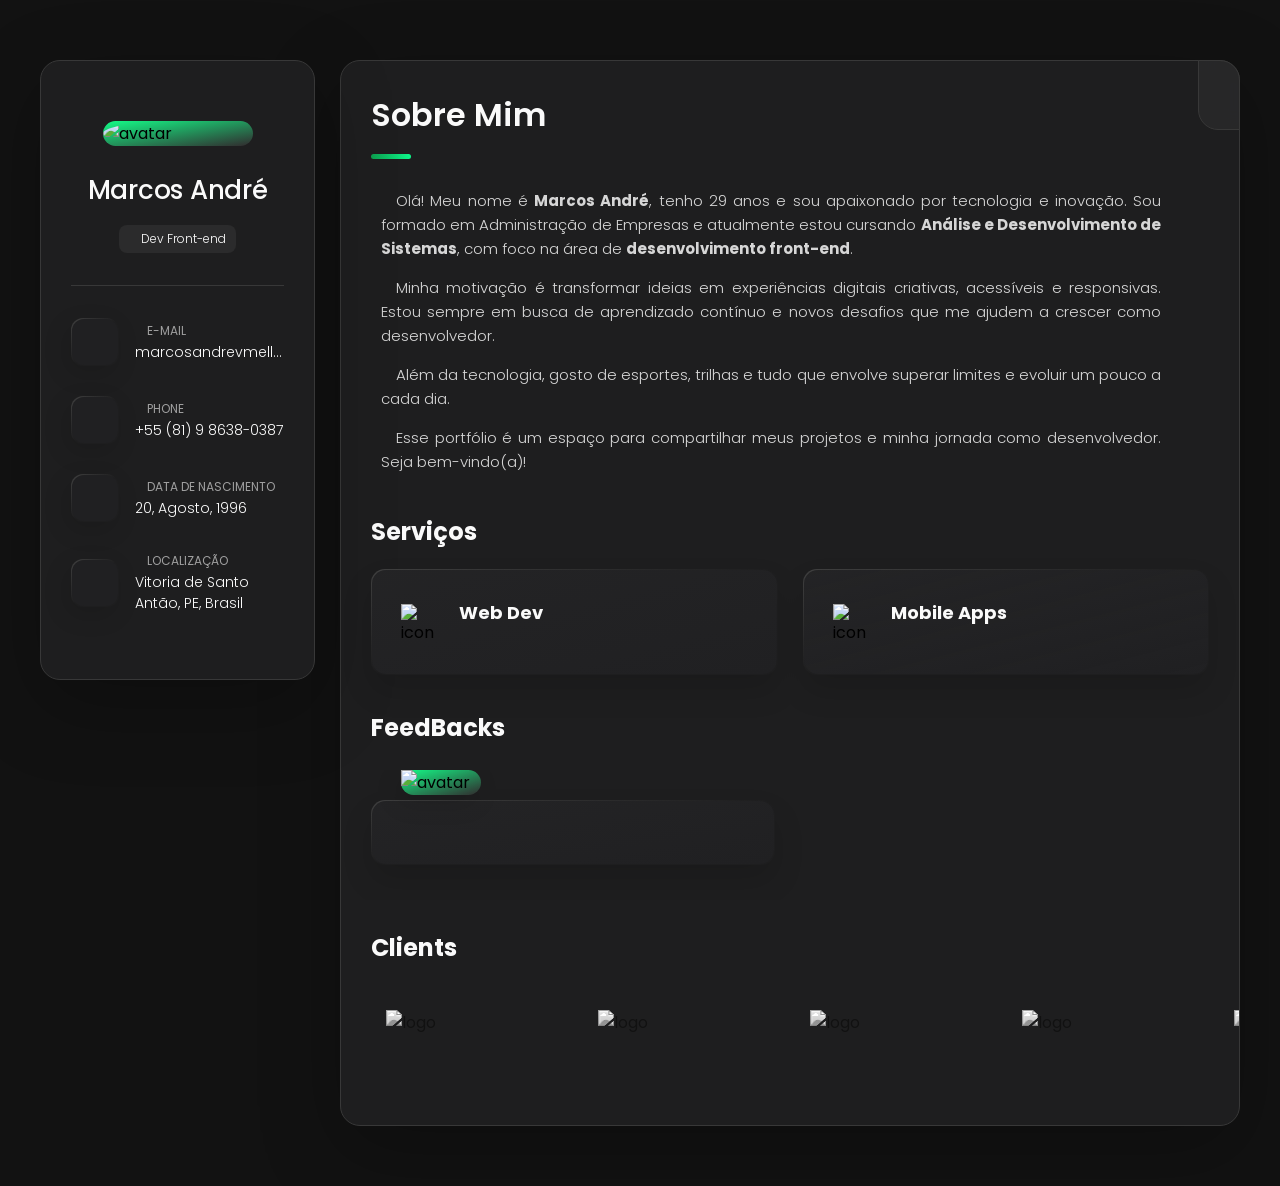
==== index.html @ 2d0f0eb5 "mudança do botão contato" ====
<!DOCTYPE html>
<html lang="pt-br">
<head>
    <meta charset="UTF-8">
    <meta name="viewport" content="width=device-width, initial-scale=1.0">
    <title>Meu Portfolio</title>
<link rel="stylesheet" href="style.css">
    <link rel="shortcut icon" href="" type="image/x-icon">
</head>
<body>
    <main>
        <aside class="sidebar " data-sidebar>
            <div class="sidebar-info">
                <figure class="avatar-box">
                    <img class="perfil" src="https://i.postimg.cc/rpbChctq/Imagem-do-Whats-App-de-2025-09-26-s-12-29-17-2cda9b8b.jpg" alt="avatar" width="80">
                </figure>

                <div class="info-content">
                    <h1 class="name" title="Meu nome">Marcos André</h1>
                    <p class="title">Dev Front-end</p>
                </div>

                <button class="info-more-btn" data-sidebar-btn>
                    <span>Contatos</span>
                    <ion-icon name="chevron-down"></ion-icon>
                </button>
            </div>

            <div class="sidebar-info-more">
                <div class="separator"></div>

                <ul class="contacts-list">
                    <li class="contact-item">
                        <div class="icon-box">
                            <ion-icon name="mail-outline"></ion-icon>
                        </div>

                        <div class="contact-info">
                            <p class="contact-title">E-mail</p>

                            <a href="mailto:richard@example.com" class="contact-link">marcosandrevmello@gmail.com</a>
                        </div>
                    </li>

                    <li class="contact-item">
                        <div class="icon-box">
                            <ion-icon name="phone-portrait-outline"></ion-icon>
                        </div>

                        <div class="contact-info">
                            <p class="contact-title">Phone</p>

                            <a href="tel:+12133522795" class="contact-link">+55 (81) 9 8638-0387</a>
                        </div>
                    </li>

                    <li class="contact-item">
                        <div class="icon-box">
                            <ion-icon name="calendar-outline"></ion-icon>
                        </div>

                        <div class="contact-info">
                            <p class="contact-title">Data de Nascimento</p>

                            <time datetime="1982-06-23">20, Agosto, 1996</time>
                        </div>
                    </li>

                    <li class="contact-item">
                        <div class="icon-box">
                            <ion-icon name="location-outline"></ion-icon>
                        </div>

                        <div class="contact-info">
                            <p class="contact-title">Localização</p>

                            <address>Vitoria de Santo Antão, PE, Brasil</address>
                        </div>
                    </li>
                </ul>

                <div class="separator"></div>

                <ul class="social-list">
                    <li class="social-item"><a href="#" class="social-link"><ion-icon name="logo-facebook"></ion-icon></a></li>
                    <li class="social-item"><a href="#" class="social-link"><ion-icon name="logo-twitter"></ion-icon></a></li>
                    <li class="social-item"><a href="#" class="social-link"><ion-icon name="logo-instagram"></ion-icon></a></li>
                </ul>
            </div>
        </aside>

        <div class="main-content">
            <nav class="navbar retraida">
                <button class="linha"><span class=""></span></button>
                    <ul class="navbar-list">
                        <li class="navbar-item"><button class="navbar-link active" data-nav-link>Sobre</button></li>
                        <li class="navbar-item"><button class="navbar-link" data-nav-link>Formação e Experiencia</button></li>
                        <li class="navbar-item"><button class="navbar-link" data-nav-link>Portfolio</button></li>
                        <li class="navbar-item"><button class="navbar-link" data-nav-link>Contact</button></li>
                     </ul>
                </button>

            </nav>
            

            <article class="sobre active" data-page="sobre">
                <header>
                    <h2 class="h2 article-title">Sobre mim</h2>
                </header>

                <section class="about-text">
                    <p>Olá! Meu nome é <strong>Marcos André</strong>, tenho 29 anos e sou apaixonado por tecnologia e inovação. Sou formado em Administração de Empresas e atualmente estou cursando <strong>Análise e Desenvolvimento de Sistemas</strong>, com foco na área de <strong>desenvolvimento front-end</strong>.</p>

                    <p>Minha motivação é transformar ideias em experiências digitais criativas, acessíveis e responsivas. Estou sempre em busca de aprendizado contínuo e novos desafios que me ajudem a crescer como desenvolvedor.</p>

                    <p>Além da tecnologia, gosto de esportes, trilhas e tudo que envolve superar limites e evoluir um pouco a cada dia.</p>

                    <p>Esse portfólio é um espaço para compartilhar meus projetos e minha jornada como desenvolvedor. Seja bem-vindo(a)!</p>

                </section>

                <section class="service">
                    <h3 class="h3 service-title">Serviços</h3>

                    <ul class="service-list">
                        <li class="service-item">
                            <div class="service-icon-box">
                                <img src="https://i.postimg.cc/ZqgqrqzG/icon-dev.png" alt="icon" width="40">
                            </div>

                            <div class="service-content-box">
                                <h4 class="h4 service-item-title">Web dev</h4>
                                <p class="service-item-text"></p>
                            </div>
                        </li>

                        <li class="service-item">
                            <div class="service-icon-box">
                                <img src="https://i.postimg.cc/xjLdzYxZ/icon-app.png" alt="icon" width="40">
                            </div>

                            <div class="service-content-box">
                                <h4 class="h4 service-item-title">Mobile apps</h4>
                                <p class="service-item-text"></p>
                            </div>
                        </li>
                    </ul>
                </section>

                <section class="testimonials">
                    <h3 class="h3 testimonials-title">FeedBacks</h3>

                    <ul class="testimonials-list has-scrollbar">
                        <li class="testimonials-item">
                            <div class="content-card" data-testimonials-item>
                                <figure class="testimonials-avatar-box">
                                    <img src="https://i.postimg.cc/brTrWNMQ/client-5737162.png" alt="avatar" data-testimonials-avatar width="60">
                                </figure>

                                <h4 class="h4 testimonials-item-title" data-testimonials-title></h4>

                                <div class="testimonials-text" data-testimonials-text>
                                    <p></p>
                                </div>
                            </div>
                        </li>
                    </ul>
                </section>

                <div class="modal-container " data-modal-container>
                    <div class="overlay " data-overlay></div>

                    <section class="testimonials-modal">
                        <button class="modal-close-btn" data-modal-close-btn><ion-icon name="close-outline"></ion-icon></button>

                        <div class="modal-img-wrapper">
                            <figure class="modal-avatar-box">
                                <img src="https://i.postimg.cc/zGDHfn3G/avatar-1.png" alt="Daniel Lewis" width="80" data-modal-img>
                            </figure>

                            <img src="https://i.postimg.cc/mZ00RwX7/icon-quote.png" alt="quote icon">
                        </div>

                        <div class="modal-content">
                            <h4 class="h3 modal-title" data-modal-title>Marcos Mello</h4>
                            <time datetime="2025-09-27">27 Set, 2025</time>

                            <div class="modal-text" data-modal-text>
                                <p></p>
                            </div>
                        </div>
                    </section>
                </div>

                <section class="clients">
                    <h3 class="h3 clients-title">Clients</h3>

                    <ul class="clients-list has-scrollbar">
                        <li class="clients-item">
                            <a href="#"><img src="https://i.postimg.cc/brTrWNMQ/client-5737162.png" alt="logo"></a>
                        </li>

                        <li class="clients-item">
                            <a href="#"><img src="https://i.postimg.cc/brTrWNMQ/client-5737162.png" alt="logo"></a>
                        </li>

                        <li class="clients-item">
                            <a href="#"><img src="https://i.postimg.cc/brTrWNMQ/client-5737162.png" alt="logo"></a>
                        </li>

                        <li class="clients-item">
                            <a href="#"><img src="https://i.postimg.cc/brTrWNMQ/client-5737162.png" alt="logo"></a>
                        </li>

                        <li class="clients-item">
                            <a href="#"><img src="https://i.postimg.cc/brTrWNMQ/client-5737162.png" alt="logo"></a>
                        </li>

                        <li class="clients-item">
                            <a href="#"><img src="https://i.postimg.cc/brTrWNMQ/client-5737162.png" alt="logo"></a>
                        </li>
                    </ul>
                </section>

            </article>
            
            <article class="formacao-e-experiencia" data-page="formação e experiencia">
                <header>
                    <h2 class="h2 article-title">Formação e Experiencia</h2>
                </header>

                <section class="timeline">
                    <div class="title-wrapper">
                        <div class="icon-box"><ion-icon name="book-outline"></ion-icon></div>

                        <h3 class="h3">Formação</h3>
                    </div>

                    <ol class="timeline-list">
                        <li class="timeline-item">
                            <h4 class="h4 timeline-item-title">Estacio - Analise e Desenvolvimento de Sistemas</h4>
                            <span>2024 - 2026</span>
                            <p class="timeline-text"></p>
                        </li>

                        <li class="timeline-item">
                            <h4 class="h4 timeline-item-title">UNIVISA - Administração de Empresas</h4>
                            <span>2019 - 2023</span>
                            <p class="timeline-text"></p>
                        </li>

                        <li class="timeline-item">
                            <h4 class="h4 timeline-item-title">Senac - Tecnico Administrativo</h4>
                            <span>2019 - 2021</span>
                            <p class="timeline-text"></p>
                        </li>
                    </ol>
                </section>

                <section class="timeline">
                    <div class="title-wrapper">
                        <div class="icon-box"><ion-icon name="book-outline"></ion-icon></div>

                        <h3 class="h3">Experiencia</h3>
                    </div>

                    <ol class="timeline-list">
                        <li class="timeline-item">
                            <h4 class="h4 timeline-item-title">none</h4>
                            <span>2015 - Present</span>
                            <p class="timeline-text">Lorem ipsum dolor sit amet consectetur adipisicing elit. Unde explicabo perspiciatis nostrum, deleniti maiores praesentium necessitatibus perferendis quidem reiciendis vitae voluptatum ipsam alias sint tempora. Error nobis ipsa cupiditate possimus.</li>

                        <li class="timeline-item">
                            <h4 class="h4 timeline-item-title">none</h4>
                            <span>2013 - 2015</span>
                            <p class="timeline-text">Lorem, ipsum dolor sit amet consectetur adipisicing elit. Ipsa voluptas eius et. Necessitatibus nemo accusantium incidunt esse rerum distinctio eius, explicabo maiores corporis iure culpa aut dicta sed nostrum in.</p>
                        </li>

                        <li class="timeline-item">
                            <h4 class="h4 timeline-item-title">none</h4>
                            <span>2010 - 2013</span>
                            <p class="timeline-text">Lorem ipsum dolor sit amet consectetur adipisicing elit. Dolor officiis voluptatem consectetur laboriosam veniam, possimus laborum animi, dolorum et temporibus suscipit perspiciatis sed odit est nulla inventore provident culpa incidunt.</p>
                        </li>
                    </ol>
                </section>

                <section class="skill">
                    <h3 class="h3 skills-title">My Skills</h3>

                    <ul class="skills-list content-card">
                        <li class="skills-item">
                            <div class="title-wrapper">
                                <h5 class="h5">Web Design</h5>
                                <data value="80">80%</data>
                            </div>

                            <div class="skills-progress-bg">
                                <div class="skills-progress-fill" style="width: 80%;"></div>
                            </div>
                        </li>

                        <li class="skills-item">
                            <div class="title-wrapper">
                                <h5 class="h5">Graphic Design</h5>
                                <data value="70">70%</data>
                            </div>

                            <div class="skills-progress-bg">
                                <div class="skills-progress-fill" style="width: 70%;"></div>
                            </div>
                        </li>

                        <li class="skills-item">
                            <div class="title-wrapper">
                                <h5 class="h5">Branding</h5>
                                <data value="90">90%</data>
                            </div>

                            <div class="skills-progress-bg">
                                <div class="skills-progress-fill" style="width: 90%;"></div>
                            </div>
                        </li>

                        <li class="skills-item">
                            <div class="title-wrapper">
                                <h5 class="h5">WordPress</h5>
                                <data value="50">50%</data>
                            </div>

                            <div class="skills-progress-bg">
                                <div class="skills-progress-fill" style="width: 50%;"></div>
                            </div>
                        </li>
                    </ul>
                </section>
            </article>

            <article class="portfolio " data-page="portfolio">
                <header>
                    <h2 class="h2 article-title">Portfolio</h2>
                </header>

                <section class="projects">
                    <ul class="filter-list">
                        <li class="filter-item"><button class="active" data-filter-btn>All</button></li>
                        <li class="filter-item"><button data-filter-btn>Web Design</button></li>
                        <li class="filter-item"><button data-filter-btn>Applications</button></li>
                        <li class="filter-item"><button data-filter-btn>Web Development</button></li>
                    </ul>

                    <div class="filter-select-box">
                        <button class="filter-select " data-select>
                            <div class="select-value" data-select-value>Select Category</div>

                            <div class="select-icon">
                                <ion-icon name="chevron-down"></ion-icon>
                            </div>
                        </button>

                        <ul class="select-list">
                            <li class="select-item"><button data-select-item>All</button></li>
                            <li class="select-item"><button data-select-item>Web Design</button></li>
                            <li class="select-item"><button data-select-item>Applications</button></li>
                            <li class="select-item"><button data-select-item>Web Development</button></li>
                        </ul>
                    </div>

                    <ul class="project-list">
                        <li class="project-item active" data-filter-item data-category="web development">
                            <a href="#">
                                <figure class="project-img">
                                    <div class="project-item-icon-box">
                                        <ion-icon name="eye-outline"></ion-icon>
                                    </div>

                                    <img src="https://i.postimg.cc/qRHpHMyd/project-1.jpg" alt="finance" loading="lazy">
                                </figure>

                                <h3 class="project-title">Finance</h3>
                                <p class="project-category">Web Development</p>
                            </a>
                        </li>

                        <li class="project-item active" data-filter-item data-category="web design">
                            <a href="#">
                                <figure class="project-img">
                                    <div class="project-item-icon-box">
                                        <ion-icon name="eye-outline"></ion-icon>
                                    </div>

                                    <img src="https://i.postimg.cc/jSJVqYsq/project-3.jpg" alt="fundo" loading="lazy">
                                </figure>

                                <h3 class="project-title">Fundo</h3>
                                <p class="project-category">Web Design</p>
                            </a>
                        </li>

                        <li class="project-item active" data-filter-item data-category="applications">
                            <a href="#">
                                <figure class="project-img">
                                    <div class="project-item-icon-box">
                                        <ion-icon name="eye-outline"></ion-icon>
                                    </div>

                                    <img src="https://i.postimg.cc/dtpXxNGb/project-4.png" alt="brawlhalla" loading="lazy">
                                </figure>

                                <h3 class="project-title">Brawlhalla</h3>
                                <p class="project-category">Applications</p>
                            </a>
                        </li>

                       
                    </ul>
                </section>
            </article>

            <article class="blog " data-page="blog">
                <header>
                    <h2 class="h2 article-title">Blog</h2>
                </header>

                <section class="blog-posts">
                    <ul class="blog-posts-list">
                        <li class="blog-post-item">
                            <a href="#">
                                    <figure class="blog-banner-box">
                                        <img src="https://i.postimg.cc/DysCZrWs/blog-1.jpg" alt="Design conferences in 2024" loading="lazy">
                                    </figure>

                                <div class="blog-content">
                                    <div class="blog-meta">
                                        <p class="blog-category">Design</p>
                                        <span class="dot"></span>
                                        <time datetime="2024-02-23">Feb 23, 2024</time>
                                    </div>

                                    <h3 class="h3 blog-item-title">Design conferences in 2024</h3>
                                    <p class="blog-text">In 2024, several exciting design conferences are set to take place, offering opportunities for professionals and enthusiasts to connect, learn, and share innovative ideas.</p>
                                </div>
                            </a>
                        </li>

                        <li class="blog-post-item">
                            <a href="#">
                                <figure class="blog-banner-box">
                                    <img src="https://i.postimg.cc/QC7qFDMs/blog-2.jpg" alt="Best fonts every designer" loading="lazy">
                                </figure>


                                <div class="blog-content">
                                    <div class="blog-meta">
                                        <p class="blog-category">Design</p>
                                        <span class="dot"></span>
                                        <time datetime="2024-01-29">Jan 29, 2024</time>
                                    </div>

                                    <h3 class="h3 blog-item-title">Best fonts every designer</h3>
                                    <p class="blog-text">When it comes to typography, choosing the right font is essential for effective design. In this article, I'll bring a brief overview of some of the best fonts that every designer should consider incorporating into their toolkit.</p>
                                </div>
                            </a>
                        </li>

                        <li class="blog-post-item">
                            <a href="#">
                                <figure class="blog-banner-box">
                                    <img src="https://i.postimg.cc/W1T71QcL/blog-3.jpg" alt="Design digest #80" loading="lazy">
                                </figure>

                                <div class="blog-content">
                                    <div class="blog-meta">
                                        <p class="blog-category">Design</p>
                                        <span class="dot"></span>
                                        <time datetime="2023-12-20">Dec 20, 2023</time>
                                    </div>

                                    <h3 class="h3 blog-item-title">Design digest #80</h3>
                                    <p class="blog-text">Hello, my friends. In this Design Digest, I'll show you a curated collection of the latest trends, insights, and innovations in the design world. This edition highlights key themes and discussions that are shaping the future of design.</p>
                                </div>
                            </a>
                        </li>

                        <li class="blog-post-item">
                            <a href="#">
                                <figure class="blog-banner-box">
                                    <img src="https://i.postimg.cc/2S0n8yxh/blog-4.jpg" alt="2023 UI interactions" loading="lazy">
                                </figure>

                                <div class="blog-content">
                                    <div class="blog-meta">
                                        <p class="blog-category">Design</p>
                                        <span class="dot"></span>
                                        <time datetime="2023-11-29">Nov 29, 2023</time>
                                    </div>

                                    <h3 class="h3 blog-item-title">2023 UI interactions</h3>
                                    <p class="blog-text">As we move into 2024, 2023 was marked by the rapidly evolution of the landscape of UI interactions, driven by advancements in technology and user expectations. Dive with me in this text to see the main areas changed in this year.</p>
                                </div>
                            </a>
                        </li>

                        <li class="blog-post-item">
                            <a href="#">
                                <figure class="blog-banner-box">
                                    <img src="https://i.postimg.cc/YCCmVkw9/blog-5.jpg" alt="The forgotten art of spacing" loading="lazy">
                                </figure>

                                <div class="blog-content">
                                    <div class="blog-meta">
                                        <p class="blog-category">Design</p>
                                        <span class="dot"></span>
                                        <time datetime="2023-11-12">Nov 12, 2023</time>
                                    </div>

                                    <h3 class="h3 blog-item-title">The forgotten art of spacing</h3>
                                    <p class="blog-text">In the realm of design, spacing is often an overlooked yet crucial element that can significantly impact the overall aesthetic and functionality of a composition. This post will emphasize the importance of white space, margins, and padding in creating visually appealing and effective designs.</p>
                                </div>
                            </a>
                        </li>

                        <li class="blog-post-item">
                            <a href="#">
                                <figure class="blog-banner-box">
                                    <img src="https://i.postimg.cc/zBCBvP16/blog-6.jpg" alt="Design digest #79" loading="lazy">
                                </figure>

                                <div class="blog-content">
                                    <div class="blog-meta">
                                        <p class="blog-category">Design</p>
                                        <span class="dot"></span>
                                        <time datetime="2023-10-20">Oct 20, 2023</time>
                                    </div>

                                    <h3 class="h3 blog-item-title">Design digest #79</h3>
                                    <p class="blog-text">Hi, my friends. In this Design Digest I'll focus in the tools and resources that we use daily in our projects. Also, I'll include examples of software recommendations, online courses, and design communities that foster collaboration and learning.</p>
                                </div>
                            </a>
                        </li>
                    </ul>
                </section>
            </article>

            <article class="contact " data-page="contact">
                <header>
                    <h2 class="h2 article-title">Contact</h2>
                </header>

                <section class="mapbox" data-mapbox>
                    <figure>
                        <iframe src="https://www.google.com/maps/embed?pb=!1m18!1m12!1m3!1d15799.470774480651!2d-35.308112764212396!3d-8.114951402855215!2m3!1f0!2f0!3f0!3m2!1i1024!2i768!4f13.1!3m3!1m2!1s0x7aa54a93d22ad87%3A0x813856d6816ceb4b!2sVit%C3%B3ria%20de%20Santo%20Ant%C3%A3o%2C%20PE!5e0!3m2!1spt-BR!2sbr!4v1758921002783!5m2!1spt-BR!2sbr" width="600" height="450" style="border:0;" allowfullscreen="" loading="lazy" referrerpolicy="no-referrer-when-downgrade"></iframe>
                    </figure>
                </section>

                <section class="contact-form">
                    <ul>
                        <li class="lista-botão-contato">
                        <div class="list-botao-contato">
                            <button class="form-btn" type="button" onclick="window.open('https://wa.me/5581986380387', '_blank');">
                            <ion-icon name="paper-plane"></ion-icon>
                            <span>WhatsApp</span>
                            </button>

                            <button class="form-btn" type="button" onclick="window.open('mailto:marcosandrevmello@gmail.com', '_blank');">
                            <ion-icon name="mail"></ion-icon>
                            <span>E-mail</span>
                            </button>
                        </div>
                        </li>
                    </ul>
                </section>
            </article>
        </div>
    </main>


    <script type="module" src="https://unpkg.com/ionicons@7.1.0/dist/ionicons/ionicons.esm.js"></script>
    <script nomodule src="https://unpkg.com/ionicons@7.1.0/dist/ionicons/ionicons.js"></script>
    
    <script>
        const navbar = document.querySelector('.navbar');

        navbar.addEventListener('click', () => {
            navbar.classList.toggle('open'); // abre ou fecha o menu
        });
    </script>

    <!-- partial -->
  <script  src="./script.js"></script>

</body>
</html>
---- style.css ----
@import url('https://fonts.googleapis.com/css2?family=Poppins:ital,wght@0,100;0,200;0,300;0,400;0,500;0,600;0,700;0,800;0,900;1,100;1,200;1,300;1,400;1,500;1,600;1,700;1,800;1,900&display=swap');

:root {
    --bg-gradient-onyx: linear-gradient(to bottom right, hsl(150, 92%, 52%) 3%, hsl(0, 0%, 19%) 97%);
    --bg-gradient-jet: linear-gradient(to bottom right, hsla(240, 1%, 18%, .251) 3%, hsla(240, 2%, 11%, 0) 100%), hsl(240, 2%, 13%);
    --bg-gradient-green: linear-gradient(to bottom right, hsl(118, 100%, 37%) 0%, hsla(36, 100%, 69%, 0) 50%);
    --bg-gradient-green2: linear-gradient(135deg, hsla(45, 100%, 71%, .251) 0%, hsla(35, 100%, 68%, 0) 59.86%), hsl(240, 2%, 13%);
    --border-gradient-onyx: linear-gradient(to bottom right, hsl(0, 0%, 25%) 0%, hsla(0, 0%, 25%, 0) 50%);
    --text-gradient-green: linear-gradient(to right, hsla(147, 100%, 49%, 0.582), hsl(152, 94%, 51%));

    --jet: hsl(0, 0%, 22%);
    --onyx: hsl(240, 1%, 17%);
    --eerie-black1: hsl(240, 2%, 13%);
    --eerie-black2: hsl(240, 2%, 12%);
    --smoky-black: hsl(0, 0%, 7%);
    --white1: hsl(0, 0%, 100%);
    --white2: hsl(0, 0%, 98%);
    --orange-yellow-crayola: hsl(101, 96%, 47%);
    --vegas-gold: hsl(45, 54%, 58%);
    --light-gray: hsl(0, 0%, 84%);
    --light-gray70: hsla(0, 0%, 84%, .7);
    --bittersweet-shimmer: hsl(0, 43%, 51%);

    --ff-poppins: 'Poppins', sans-serif;

    --fs1: 24px;
    --fs2: 18px;
    --fs3: 17px;
    --fs4: 16px;
    --fs5: 15px;
    --fs6: 14px;
    --fs7: 13px;
    --fs8: 12px;

    --fw300: 300;
    --fw400: 400;
    --fw500: 500;
    --fw600: 600;

    --shadow1: -4px 8px 24px hsla(130, 86%, 47%, 0.25);
    --shadow2: 0px 16px 30px hsla(0, 0%, 0%, .25);
    --shadow3: 0px 16px 40px hsla(0, 0%, 0%, .25);
    --shadow4: 0px 25px 50px hsla(0, 0%, 0%, .15);
    --shadow5: 0px 24px 80px hsla(0, 0%, 0%, .25);

    --transition1: .25s ease;
    --transition2: .5s ease-in-out;
}

*, *::before, *::after {
    margin: 0;
    padding: 0;
    box-sizing: border-box;
}

a {text-decoration: none; }

li {list-style: none; }

img, ion-icon, a, button, time, span { display: block; }

button {
    font: inherit;
    background: none;
    border: none;
    text-align: left;
    cursor: pointer;
}

input, textarea {
    display: block;
    width: 100%;
    background: none;
    font: inherit;
}

::selection {
    background: var(--orange-yellow-crayola);
    color: var(--smoky-black);
}

:focus { outline-color: var(--orange-yellow-crayola); }

html { font-family: var(--ff-poppins); }

body { background: var(--smoky-black); }

main {
    margin: 15px 12px;
    margin-bottom: 75px;
    min-width: 259px;
}

.sidebar, article {
    background: var(--eerie-black2);
    border: 1px solid var(--jet);
    border-radius: 20px;
    box-shadow: var(--shadow1);
    z-index: 1;
    padding: 15px;
}

    .sidebar.active { max-height: 405px; }

.separator {
    width: 100%;
    height: 1px;
    background: var(--jet);
    margin: 16px 0;
}

.icon-box {
    position: relative;
    background: var(--border-gradient-onyx);
    width: 30px;
    height: 30px;
    border-radius: 8px;
    display: flex;
    justify-content: center;
    align-items: center;
    font-size: 16px;
    color: var(--orange-yellow-crayola);
    box-shadow: var(--shadow1);
    z-index: 1;
}

    .icon-box::before {
        content: '';
        position: absolute;
        inset: 1px;
        background: var(--eerie-black1);
        border-radius: inherit;
        z-index: -1;
    }

    .icon-box ion-icon { --ionicon-stroke-width: 35px; }

article { display: none; }

    article.active { 
        display: block;
        animation: fade .5s ease backwards;
    }

        @keyframes fade {
            0% { opacity: 0; }
            100% { opacity: 1; }
        }

.h2, .h3, .h4, .h5 { 
    color: var(--white2);
    text-transform: capitalize;
}

    .h2 { font-size: var(--fs1); }
    .h3 { font-size: var(--fs2); }
    .h4 { font-size: var(--fs4); }
    .h5 { 
        font-size: var(--fs7);
        font-weight: var(--fw500); 
    }

.article-title {
    position: relative;
    padding-bottom: 7px;
}

    .article-title::after {
        content: '';
        position: absolute;
        bottom: 0;
        left: 0;
        width: 30px;
        height: 3px;
        background: var(--text-gradient-green);
        border-radius: 3px;
    }

    p {
    text-indent: 1em; /* espaço no início do parágrafo */
  }

.has-scrollbar::-webkit-scrollbar {
    width: 5px;
    height: 5px;
}

.has-scrollbar::-webkit-scrollbar-track {
    background: var(--onyx);
    border-radius: 5px;
}

.has-scrollbar::-webkit-scrollbar-thumb {
    background: var(--orange-yellow-crayola);
    border-radius: 5px;
}

.has-scrollbar::-webkit-scrollbar-button { width: 20px; }

.content-card {
    position: relative;
    background: var(--border-gradient-onyx);
    padding: 15px;
    padding-top: 45px;
    border-radius: 14px;
    box-shadow: var(--shadow2);
    cursor: pointer;
    z-index: 1;
}

    .content-card::before {
        content: '';
        position: absolute;
        inset: 1px;
        background: var(--bg-gradient-jet);
        border-radius: inherit;
        z-index: -1;
    }

/*ASIDE - SIDEBAR*/

.sidebar {
    margin-bottom: 15px;
    max-height: 112px;
    overflow: hidden;
    padding: 15px;
    transition: var(--transition2);
}

.sidebar-info {
    position: relative;
    display: flex;
    justify-content: flex-start;
    align-items: center;
    gap: 15px;
}



.avatar-box {
    background: var(--bg-gradient-onyx);
    border-radius: 20px;
}

.perfil {
    border-radius: 50%;
}

.info-content .name {
    color: var(--white2);
    font-size: var(--fs3);
    font-weight: var(--fw500);
    letter-spacing: -0.25px;
    margin-bottom: 10px;
}

.info-content .title {
    color: var(--white1);
    background: var(--onyx);
    font-size: var(--fs8);
    font-weight: var(--fw300);
    width: max-content;
    padding: 3px 12px;
    border-radius: 8px;
}

.info-more-btn {
    position: absolute;
    top: -15px;
    right: -15px;
    border-radius: 0 15px;
    font-size: 13px;
    color: var(--orange-yellow-crayola);
    background: var(--border-gradient-onyx);
    padding: 10px;
    box-shadow: var(--shadow2);
    transition: var(--transition1);
    z-index: 1;
}

    .info-more-btn::before {
        content: '';
        position: absolute;
        inset: 1px;
        border-radius: inherit;
        background: var(--bg-gradient-jet);
        transition: var(--transition1);
        z-index: -1;
    }

        .info-more-btn:hover, .info-more-btn:focus { background: var(--bg-gradient-green); }
        .info-more-btn:hover::before, .info-more-btn:focus::before { background: var(--bg-gradient-green2); }

    .info-more-btn span { display: none; }

.sidebar-info-more {
    opacity: 0;
    visibility: hidden;
    transition: var(--transition2);
}

    .sidebar.active .sidebar-info-more {
        opacity: 1;
        visibility: visible;
    }

.contacts-list {
    display: grid;
    grid-template-columns: 1fr;
    gap: 16px;
}

.contact-item {
    min-width: 100%;
    display: flex;
    align-items: center;
    gap: 16px;
}

.contact-info {
    max-width: calc(100% - 46px);
    width: calc(100% - 46px);
}

    .contact-info :is(.contact-link, time, address) {
        color: var(--white2);
        font-size: var(--fs7);
    }

    .contact-info address { font-style: normal; }

.contact-title {
    color: var(--light-gray70);
    font-size: var(--fs8);
    text-transform: uppercase;
    margin-bottom: 2px;
}

.social-list {
    display: flex;
    justify-content: flex-start;
    align-items: center;
    gap: 15px;
    padding-bottom: 4px;
    padding-left: 7px;
}

.social-item .social-link {
    color: var(--light-gray70);
    font-size: 18px;
}

    .social-item .social-link:hover { color: var(--light-gray); }

/*NAVBAR*/

.navbar {
    position: fixed;
    bottom: 0;
    right: 0; /* move para a direita */
    width: 100%;
    background: hsla(240, 1%, 17%, .75);
    backdrop-filter: blur(10px);
    border: 1px solid var(--jet);
    border-radius: 12px 12px 0 0;
    box-shadow: var(--shadow2);
    z-index: 5;
    height: 70px;
    cursor: pointer;
}

.navbar-link {
    color: var(--light-gray);
    font-size: var(--fs8);
    padding: 20px 7px;
    transition: color var(--transition1);
    display: block;
    text-align: left;
    text-decoration: none;
    white-space: nowrap; /* impede quebra de texto */
}

    .navbar-link:hover, .navbar-link:focus { color: var(--light-gray70); }
    .navbar-link.active { color: var(--orange-yellow-crayola); }
    .botaoluz:hover {
    box-shadow: 0 0 15px 3px limegreen; /* luz neon */
    border-color: limegreen; /* opcional, muda a borda */
    transition: box-shadow 0.3s ease, border-color 0.3s ease;
}
    .navbar-link:hover, 
    .navbar-link:focus {
    color: var(--light-gray70); /* mantém cor do texto */
    box-shadow: 0 0 10px 3px limegreen; /* “luz verde” ao redor */
    border-radius: 6px; /* opcional, deixa a luz arredondada */
    transition: box-shadow 0.3s ease; /* anima suavemente */
}

.navbar.retraida .navbar-list {
    display: none;
    opacity: 0;
    visibility: hidden;
    transition: opacity 0.3s ease;
}

.navbar:hover .navbar-list {
    max-height: 500px; /* ajuste conforme quantidade de links */
    opacity: 1;
    display: flex; /* mostra a lista de links */
    overflow: row;
    align-items: flex-start;
    opacity: 1;
    visibility: visible;
}



/*ABOUT*/

.about .article-title { 
    margin-bottom: 15px;
    margin-top: 15px;
}

.about-text {
    color: var(--light-gray);
    font-size: var(--fs6);
    font-weight: var(--fw300);
    line-height: 1.6;
    max-width: 800px;
}

    .about-text p { 
        margin-bottom: 15px;
        text-align: justify;
        padding-left: 10px;
        padding-right: 10px;
     }

.service { margin-bottom: 35px; }

.service-title { margin-bottom: 20px; }

.service-list {
    display: grid;
    grid-template-columns: 1fr;
    gap: 20px;
}

.service-item {
    position: relative;
    background: var(--border-gradient-onyx);
    padding: 20px;
    border-radius: 14px;
    box-shadow: var(--shadow2);
    z-index: 1;
}

    .service-item::before {
        content: '';
        position: absolute;
        inset: 1px;
        background: var(--bg-gradient-jet);
        border-radius: inherit;
        z-index: -1;
    }

.service-icon-box { margin-bottom: 10px; }
    .service-icon-box img { margin: auto; }

.service-content-box { text-align: center; }
.service-item-title { margin-bottom: 7px; }

.service-item-text {
    color: var(--light-gray);
    font-size: var(--fs6);
    font-weight: var(--fw300);
    line-height: 1.6;
}

/*TESTIMONIALS*/

.testimonials { margin-bottom: 30px; }
.testimonials-title { margin-bottom: 20px; }

.testimonials-list {
    display: flex;
    justify-content: flex-start;
    align-items: flex-start;
    gap: 15px;
    margin: 0 -15px;
    padding: 25px 15px;
    padding-bottom: 35px;
    overflow-x: auto;
    scroll-behavior: smooth;
    overscroll-behavior-inline: contain;
    scroll-snap-type: inline mandatory;
}

.testimonials-item {
    min-width: 100%;
    scroll-snap-align: center;
}

.testimonials-avatar-box {
    position: absolute;
    top: 0;
    left: 0;
    transform: translate(15px, -25px);
    background: var(--bg-gradient-onyx);
    border-radius: 14px;
    box-shadow: var(--shadow1);
}

.testimonials-text {
    color: var(--light-gray);
    font-size: var(--fs6);
    font-weight: var(--fw300);
    line-height: 1.6;
    display: -webkit-box;
    line-clamp: 4;
    -webkit-line-clamp: 4;
    -webkit-box-orient: vertical;
    overflow: hidden;
}

/*MODAL CONTAINER*/

.modal-container {
    position: fixed;
    top: 0;
    left: 0;
    width: 100%;
    height: 100%;
    display: flex;
    justify-content: center;
    align-items: center;
    overflow-y: auto;
    overscroll-behavior: contain;
    z-index: 20;
    pointer-events: none;
    visibility: hidden;
}

    .modal-container::-webkit-scrollbar { display: none; }

    .modal-container.active {
        pointer-events: all;
        visibility: visible;
    }

        .modal-container.active .testimonials-modal {
            transform: scale(1);
            opacity: 1;
        }

.overlay {
    position: fixed;
    top: 0;
    left: 0;
    width: 100%;
    height: 100vh;
    background: hsl(0, 0%, 5%);
    opacity: 0;
    visibility: hidden;
    pointer-events: none;
    z-index: 1;
    transition: var(--transition1);
}

    .overlay.active {
        opacity: .8;
        visibility: visible;
        pointer-events: all;
    }

.testimonials-modal {
    background: var(--eerie-black2);
    position: relative;
    padding: 15px;
    margin: 15px 12px;
    border: 1px solid var(--jet);
    border-radius: 14px;
    box-shadow: var(--shadow5);
    transform: scale(1.2);
    opacity: 0;
    transition: var(--transition1);
    z-index: 2;
}

.modal-close-btn {
    position: absolute;
    top: 15px;
    right: 15px;
    background: var(--onyx);
    border-radius: 8px;
    width: 32px;
    height: 32px;
    display: flex;
    justify-content: center;
    align-items: center;
    color: var(--white2);
    font-size: 18px;
    opacity: .7;
}

    .modal-close-btn:hover, .modal-close-btn:focus { opacity: 1; }
    .modal-close-btn ion-icon { --ionicon-stroke-width: 50px; }

.modal-avatar-box {
    background: var(--bg-gradient-onyx);
    width: max-content;
    border-radius: 14px;
    margin-bottom: 15px;
    box-shadow: var(--shadow2);
}

.modal-img-wrapper > img { display: none; }

.modal-title { margin-bottom: 4px; }

.modal-content time {
    font-size: var(--fs6);
    color: var(--light-gray70);
    font-weight: var(--fw500);
    margin-bottom: 10px;
}

.modal-content p {
    color: var(--light-gray);
    font-size: var(--fs6);
    font-weight: var(--fw300);
    line-height: 1.6;
}

/*CLIENTS*/

.clients { margin-bottom: 15px; }

.clients-list {
    display: flex;
    justify-content: flex-start;
    align-items: flex-start;
    gap: 15px;
    margin: 0 -15px;
    padding: 25px;
    padding-bottom: 25px;
    overflow-x: auto;
    scroll-behavior: smooth;
    overscroll-behavior-inline: contain;
    scroll-snap-type: inline mandatory;
    scroll-padding-inline: 25px;
}

.clients-item {
    min-width: 50%;
    scroll-snap-align: start;
}

    .clients-item img {
        width: 100%;
        filter: grayscale(1);
        transition: var(--transition1);
    }

        .clients-item img:hover { filter: grayscale(0);}

/*RESUME*/

.article-title { margin-bottom: 30px; }

.timeline { margin-bottom: 30px; }

    .timeline .title-wrapper {
        display: flex;
        align-items: center;
        gap: 15px;
        margin-bottom: 25px;
    }

.timeline-list {
    font-size: var(--fs6);
    margin-left: 45px;
}

    .timeline-list span {
        color: var(--vegas-gold);
        font-weight: var(--fw400);
        line-height: 1.6;
    }

.timeline-item { position: relative; }

    .timeline-item:not(:last-child) { margin-bottom: 20px; }
        .timeline-item:not(:last-child)::before {
            content: '';
            position: absolute;
            top: -25px;
            left: -30px;
            width: 1px;
            height: calc(100% + 50px);
            background: var(--jet);
        }

    .timeline-item::after {
        content: '';
        position: absolute;
        top: 5px;
        left: -33px;
        height: 6px;
        width: 6px;
        border-radius: 50%;
        background: var(--text-gradient-green);
        box-shadow: 0 0 0 4px var(--jet);
    }

.timeline-item-title {
    font-size: var(--fs6);
    line-height: 1.3;
    margin-bottom: 7px;
}

.timeline-text {
    color: var(--light-gray);
    font-weight: var(--fw300);
    line-height: 1.6;
    text-align: justify;
}

/*SKILLS*/

.skills-title { margin-bottom: 20px; }

.skills-list { padding: 20px; }

.skills-item:not(:last-child) {margin-bottom: 15px; }

.skill .title-wrapper {
    display: flex;
    align-items: center;
    gap: 5px;
    margin-bottom: 8px;
}

    .skill .title-wrapper data {
        color: var(--light-gray);
        font-size: var(--fs7);
        font-weight: var(--fw300);
    }

.skills-progress-bg {
    background: var(--jet);
    width: 100%;
    height: 8px;
    border-radius: 10px;
}

.skills-progress-fill {
    background: var(--text-gradient-green);
    height: 100%;
    border-radius: inherit;
}

/*PORTFOLIO*/

.filter-list { display: none; }

.filter-select-box { 
    position: relative;
    margin-bottom: 25px;
}

.filter-select {
    background: var(--eerie-black2);
    color: var(--light-gray);
    display: flex;
    justify-content: space-between;
    align-items: center;
    width: 100%;
    padding: 12px 16px;
    border: 1px solid var(--jet);
    border-radius: 14px;
    font-size: var(--fs6);
    font-weight: var(--fw300);
}

    .filter-select.active .select-icon { transform: rotate(0.5turn); }

.select-list {
    background: var(--eerie-black2);
    position: absolute;
    top: calc(100% + 6px);
    width: 100%;
    padding: 6px;
    border: 1px solid var(--jet);
    border-radius: 14px;
    z-index: 2;
    visibility: hidden;
    pointer-events: none;
    transition: .5s ease-in-out;
}

    .filter-select.active + .select-list {
        opacity: 1;
        visibility: visible;
        pointer-events: all;
    }

.select-item button {
    background: var(--eerie-black2);
    color: var(--light-gray);
    font-size: var(--fs6);
    font-weight: var(--fw300);
    text-transform: capitalize;
    width: 100%;
    padding: 8px 10px;
    border-radius: 8px;
}

    .select-item button:hover { --eerie-black2: hsl(240, 2%, 20%); }

.project-list {
    display: grid;
    grid-template-columns: 1fr;
    gap: 30px;
    margin-bottom: 10px;
}

.project-item { display: none; }

    .project-item.active {
        display: block;
        animation: scaleUp .25s ease forwards;
    }

        @keyframes scaleUp {
            0% { transform: scale(0.5); }
            100% { transform: scale(1); }
        }

    .project-item > a { width: 100%; }

.project-img {
    position: relative;
    width: 100%;
    height: 200px;
    border-radius: 16px;
    overflow: hidden;
    margin-bottom: 15px;
}

    .project-img img {
        width: 100%;
        height: 100%;
        object-fit: cover;
        transition: var(--transition1);
    }

    .project-img::before {
        content: '';
        position: absolute;
        top: 0;
        left: 0;
        width: 100%;
        height: 100%;
        background: transparent;
        z-index: 1;
        transition: var(--transition1);
    }

        .project-item > a:hover img { transform: scale(1.1); }

        .project-item > a:hover .project-img::before { background: hsla(0, 0%, 0%, .5); }

.project-item-icon-box {
    --scale: .8;

    background: var(--jet);
    color: var(--orange-yellow-crayola);
    position: absolute;
    top: 50%;
    left: 50%;
    transform: translate(-50%, -50%) scale(var(--scale));
    font-size: 20px;
    padding: 18px;
    border-radius: 12px;
    opacity: 0;
    z-index: 1;
    transition: var(--transition1);
}

    .project-item > a:hover .project-item-icon-box {
        --scale: 1;
        opacity: 1;
    }

    .project-item-icon-box ion-icon { --ionicon-stroke-width: 50px; }

.project-title, .project-category { margin-left: 10px; }

    .project-title {
        color: var(--white2);
        font-size: var(--fs5);
        font-weight: var(--fw400);
        text-transform: capitalize;
        line-height: 1.3;
    }

    .project-category {
        color: var(--light-gray70);
        font-size: var(--fs6);
        font-weight: var(--fw300);
    }

/*BLOG*/

.blog-posts { margin-bottom: 10px; }

.blog-posts-list {
    display: grid;
    grid-template-columns: 1fr;
    gap: 20px;
}

.blog-posts-item > a {
    position: relative;
    background: var(--border-gradient-onyx);
    height: 100%;
    box-shadow: var(--shadow4);
    border-radius: 16px;
    z-index: 1;
}

    .blog-posts-item > a::before {
        content: '';
        position: absolute;
        inset: 1px;
        border-radius: inherit;
        background: var(--eerie-black1);
        z-index: -1;
    }

.blog-banner-box {
    width: 100%;
    height: 200px;
    border-radius: 12px;
    overflow: hidden;
}

    .blog-banner-box img {
        width: 100%;
        height: 100%;
        object-fit: cover;
        transition: var(--transition1);
    }

.blog-content { padding: 15px; }

.blog-meta {
    display: flex;
    justify-content: flex-start;
    align-items: center;
    gap: 7px;
    margin-bottom: 10px;
}

    .blog-meta :is(.blog-category, time) {
        color: var(--light-gray70);
        font-size: var(--fs6);
        font-weight: var(--fw300);
    }

    .blog-meta .dot {
        background: var(--light-gray70);
        width: 4px;
        height: 4px;
        border-radius: 4px;
    }

.blog-item-title {
    margin-bottom: 10px;
    line-height: 1.3;
    transition: var(--transition1);
}

    .blog-post-item > a:hover .blog-item-title { color: var(--orange-yellow-crayola); }

.blog-text {
    color: var(--light-gray);
    font-size: var(--fs6);
    font-weight: var(--fw300);
    line-height: 1.6;
    text-align: justify;
}

/*CONTACT*/

.mapbox {
    position: relative;
    height: 250px;
    width: 100%;
    border-radius: 16px;
    margin-bottom: 30px;
    border: 1px solid var(--jet);
    overflow: hidden;
}

    .mapbox figure { height: 100%; }

    .mapbox iframe {
        width: 100%;
        height: 100%;
        border: none;
        filter: grayscale(1) invert(1);
    }

.contact-form { margin-bottom: 10px; }

.form-title { margin-bottom: 20px; }

.input-wrapper {
    display: grid;
    grid-template-columns: 1fr;
    gap: 25px;
    margin-bottom: 25px;
}

.form-input {
    color: var(--white2);
    font-size: var(--fs6);
    font-weight: var(--fw400);
    padding: 13px 20px;
    border: 1px solid var(--jet);
    border-radius: 14px;
    outline: none;
}

    .form-input::placeholder { font-weight: var(--fw500); }
    .form-input:focus { border-color: var(--orange-yellow-crayola); }
        .form-input:focus:invalid { border-color: var(--bittersweet-shimmer); }

textarea.form-input {
    min-height: 100px;
    height: 120px;
    max-height: 200px;
    resize: vertical;
    margin-bottom: 25px;
}

    textarea.form-input::-webkit-realizer { display: none; }

.form-btn {
    position: relative;
    width: 100%;
    background: var(--border-gradient-onyx);
    color: var(--orange-yellow-crayola);
    display: flex;
    justify-content: center;
    align-items: center;
    gap: 10px;
    padding: 13px 20px;
    border-radius: 14px;
    font-size: var(--fs6);
    text-transform: capitalize;
    box-shadow: var(--shadow3);
    z-index: 1;
    transition: var(--transition1);
}

    .form-btn::before {
        content: '';
        position: absolute;
        inset: 1px;
        background: var(--bg-gradient-jet);
        border-radius: inherit;
        z-index: -1;
        transition: var(--transition1);
    }

    .form-btn ion-icon { font-size: 16px; }
    .form-btn:hover { background: var(--bg-gradient-green); }
        .form-btn::before { background: var(--bg-gradient-green2); }

    .form-btn:disabled {
        opacity: .7;
        cursor: not-allowed;
    }

        .form-btn:disabled:hover { background: var(--border-gradient-onyx); }
            .form-btn:disabled:hover::before { background: var(--bg-gradient-jet); }

    .list-botao-contato {
    display: flex;          /* ativa o flexbox */
    gap: 10px;              /* espaçamento entre os botões */
    flex-wrap: wrap;        /* permite quebrar linha se não couber na tela */
}

/*MEDIA QUERIES*/

@media (min-width: 450px) {
    .clients-item { min-width: calc(33.33% - 10px); }

    .project-img, .blog-banner-box { height: auto; }
}

@media (min-width: 580px) {
    :root {
        --fs1: 32px;
        --fs2: 24px;
        --fs3: 26px;
        --fs4: 18px;
        --fs6: 15px;
        --fs7: 15px;
        --fs8: 12px;
    }

    .sidebar, article {
        width: 520px;
        margin-inline: auto;
        padding: 30px;
    }

    .article-title {
        font-weight: var(--fw600);
        padding-bottom: 15px;
    }

        .article-title::after {
            width: 40px;
            height: 5px;
        }

    .icon-box {
        width: 48px;
        height: 48px;
        border-radius: 12px;
        font-size: 18px;
    }

    main {
        margin-top: 60px;
        margin-bottom: 100px;
    }

    .sidebar {
        max-height: 180px;
        margin-bottom: 30px;
    }

        .sidebar.active { max-height: 584px; }

    .sidebar-info { gap: 25px; }

    .avatar-box { border-radius: 30px; }
        .avatar-box img { width: 120px; }

    .info-content .name { margin-bottom: 15px; }
    .info-content .title { padding: 5px 10px; }

    .info-more-btn {
        top: -30px;
        right: -30px;
        padding: 10px 15px;
    }

        .info-more-btn span {
            display: block;
            font-size: var(--fs8);
        }

        .info-more-btn ion-icon { display: none; }

    .separator { margin: 32px 0; }

    .contacts-list { gap: 20px; }

    .contact-info {
        max-width: calc(100% - 64px);
        width: calc(100% - 64px);
    }

    .navbar { border-radius: 20px 20px 0 0; }

    .navbar-list { gap: 20px; }
    .navbar-link { --fs8: 14px; }

    .about .article-title { margin-bottom: 20px; }
    .about-text { margin-bottom: 40px; }

    .service-item {
        display: flex;
        justify-content: flex-start;
        align-items: flex-start;
        gap: 18px;
        padding: 30px;
    }

    .service-icon-box {
        margin-bottom: 0;
        margin-top: 5px;
    }

    .service-content-box { text-align: left; }

    .testimonials-title { margin-bottom: 25px; }

    .testimonials-list {
        gap: 30px;
        margin: 0 -30px;
        padding: 30px;
        padding-bottom: 35px;
    }

    .content-card {
        padding: 30px;
        padding-top: 25px;
    }

    .testimonials-avatar-box {
        transform: translate(30px, -30px);
        border-radius: 28px;
    }

        .testimonials-avatar-box img { width: 80px; }

    .testimonials-item-title {
        margin-bottom: 10px;
        margin-left: 95px;
    }

    .testimonials-text {
        line-clamp: 2;
        -webkit-line-clamp: 2;
    }

    .modal-container {padding: 20px; }

    .testimonials-modal {
        display: flex;
        justify-content: flex-start;
        align-items: stretch;
        gap: 25px;
        padding: 30px;
        border-radius: 20px;
    }

    .modal-img-wrapper {
        display: flex;
        flex-direction: column;
        align-items: center;
    }

    .modal-avatar-box {
        border-radius: 18px;
        margin-bottom: 0;
    }

        .modal-avatar-box img { width: 65px; }

    .modal-img-wrapper > img {
        display: block;
        position: relative;
        /* flex-grow: 1; */
        width: 35px;
        top: 50px;
    }

    .clients-list {
        gap: 25px;
        margin: 0 -30px;
        padding: 45px;
        scroll-padding-inline: 45px;
    }

    .clients-item { min-width: calc(33..33% - 35px); }

    .timeline-list { margin-left: 65px; }

    .timeline-item:not(:last-child)::before { left: -40px; }

    .timeline-item::after {
        height: 8px;
        width: 8px;
        left: -43px;
    }

    .skills-item:not(:last-child) { margin-bottom: 25px; }

    .project-img, .blog-banner-box { border-radius: 16px; }

    .blog-posts-list { gap: 30px; }

    .blog-content { padding: 25px; }

    .mapbox {
        height: 380px;
        border-radius: 18px;
    }

    .input-wrapper {
        gap: 30px;
        margin-bottom: 30px;
    }

    .form-input { padding: 15px 20px; }

    textarea.form-input { margin-bottom: 30px; }

    .form-btn {
        --fs-6: 16px;
        padding: 16px 20px;
    }

        .form-btn ion-icon { font-size: 18px; }
}

@media (min-width: 768px) {

    .sidebar, article { width: 700px; }

    .has-scrollbar::-webkit-scrollbar-button { width: 100px; }

    .contacts-list {
        grid-template-columns: 1fr 1fr;
        gap: 30px 15px;
    }

    .navbar-link { --fs8: 15px; }

    .testimonials-modal {
        gap: 35px;
        max-width: 680px;
    }

    .modal-avatar-box img { width: 80px; }

    .article-title { padding-bottom: 20px; }

    .filter-select-box { display: none; }

    .filter-list {
        display: flex;
        justify-content: flex-start;
        align-items: center;
        gap: 25px;
        padding-left: 5px;
        margin-bottom: 30px;
    }

    .filter-item button {
        color: var(--light-gray);
        font-size: var(--fs5);
        transition: var(--transition1);
    }

        .filter-item button:hover { color: var(--light-gray70); }
        .filter-item button.active { color: var(--orange-yellow-crayola); }

    .project-list, .blog-posts-list { grid-template-columns: 1fr 1fr; }

    .input-wrapper { grid-template-columns: 1fr 1fr; }

    .form-btn {
        
        margin-left: auto;
    }
}

@media (min-width: 1024px) {

    :root {
        --shadow1: -4px 8px 24px hsla(0, 0%, 0%, .125);
        --shadow2: 0px 16px 30px hsla(0, 0%, 0%, .125);
        --shadow3: 0px 16px 40px hsla(0, 0%, 0%, .125);
    }

    .sidebar, article {
        width: 950px;
        box-shadow: var(--shadow5);
    }

    main { margin-bottom: 60px; }

    .main-content {
        position: relative;
        width: max-content;
        margin: auto;
    }

    .navbar {
        position: absolute;
        bottom: auto;
        top: 0;
        left: auto;
        right: 0;
        width: max-content;
        border-radius: 0 20px;
        padding: 0 20px;
        box-shadow: none;
    }

    .navbar-list {
        gap: 30px;
        padding: 0 20px;
    }

    .navbar-link { font-weight: var(--fw500); }

    .service-list {
        grid-template-columns: 1fr 1fr;
        gap: 20px 25px;
    }

    .testimonials-item { min-width: calc(50% - 15px); }

    .modal-img-wrapper > img { top: 20px; }

    .clients-item { min-width: calc(25% - 15px); }

    .project-list { grid-template-columns: repeat(3, 1fr); }

    .blog-banner-box { height: 230px; }
}

@media (min-width: 1250px) {

    body::-webkit-scrollbar { width: 20px; }
    body::-webkit-scrollbar-track { background: var(--smoky-black); }

    body::-webkit-scrollbar-thumb {
        border: 5px solid var(--smoky-black);
        background: hsla(0, 0%, 100%, .1);
        border-radius: 20px;
        box-shadow: inset 1px 1px 0 hsla(0, 0%, 100%, .11), inset -1px -1px 0 hsla(0, 0%, 100%, .11);
    }

    body::-webkit-scrollbar-thumb:hover { background: hsla(0, 0%, 100%, .15); }
    body::-webkit-scrollbar-button { height: 60px; }

    .sidebar, article { width: auto; }

    article { min-height: 100%; }

    main {
        max-width: 1200px;
        margin-inline: auto;
        display: flex;
        justify-content: center;
        align-items: stretch;
        gap: 25px;
    }

    .main-content {
        min-width: 75%;
        width: 75%;
        margin: 0;
    }

    .sidebar {
        position: sticky;
        top: 60px;
        max-height: max-content;
        height: 100%;
        margin-bottom: 0;
        padding-top: 60px;
        z-index: 1;
    }

    .sidebar-info { flex-direction: column; }

    .avatar-box img { width: 150px; }

    .info-content .name {
        white-space: nowrap;
        text-align: center;
    }

    .info-content .title { margin: auto; }

    .info-more-btn { display: none; }

    .sidebar-info-more {
        opacity: 1;
        visibility: visible;
    }

    .contacts-list { grid-template-columns: 1fr; }

    .contact-info :is(.contact-link) {
        white-space: nowrap;
        overflow: hidden;
        text-overflow: ellipsis;
    }

    .contact-info :is(.contact-link, time, address) {
        --fs7: 14px;
        font-weight: var(--fw300);
    }

    .separator:last-of-type {
        margin: 15px 0;
        opacity: 0;
    }

    .social-list { justify-content: center; }

    .timeline-text { max-width: 700px; }
}
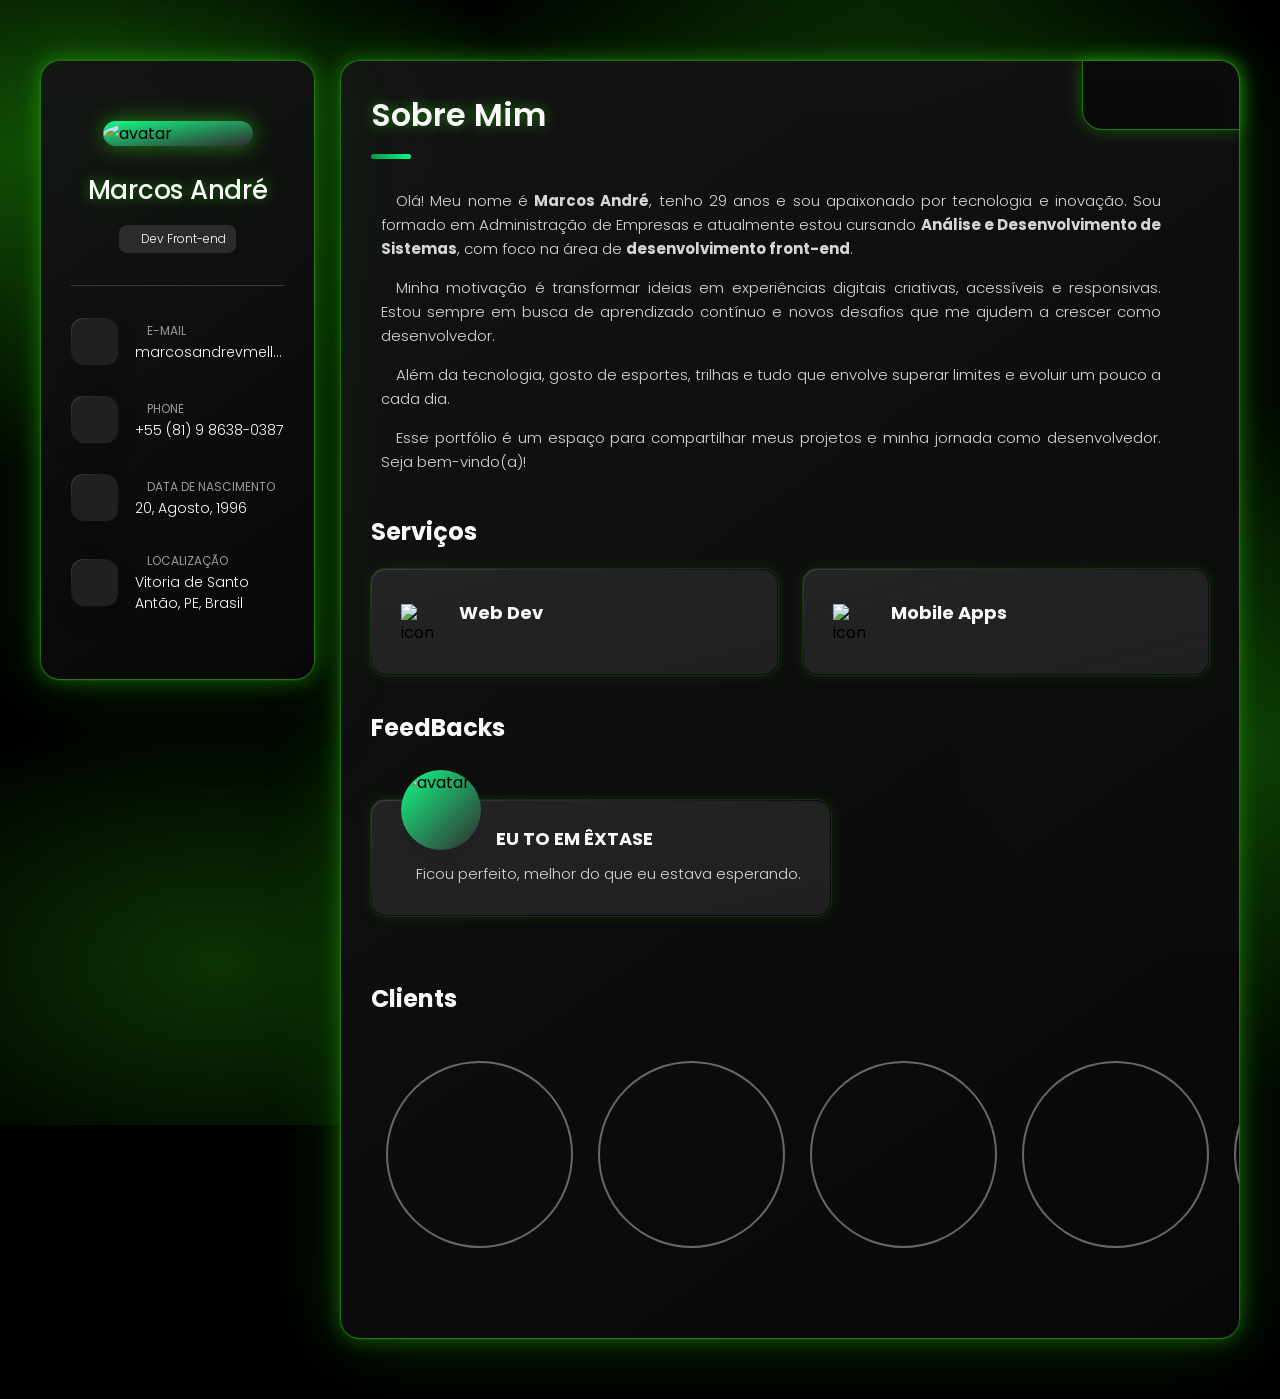
==== commit 23e1997e: "mudança site 2.0" ====
--- a/index.html
+++ b/index.html
@@ -50,7 +50,7 @@
                         <div class="contact-info">
                             <p class="contact-title">Phone</p>
 
-                            <a href="tel:+12133522795" class="contact-link">+55 (81) 9 8638-0387</a>
+                            <a href="https://wa.me/5581986380387" class="contact-link">+55 (81) 9 8638-0387</a>
                         </div>
                     </li>
 
@@ -82,24 +82,41 @@
                 <div class="separator"></div>
 
                 <ul class="social-list">
-                    <li class="social-item"><a href="#" class="social-link"><ion-icon name="logo-facebook"></ion-icon></a></li>
-                    <li class="social-item"><a href="#" class="social-link"><ion-icon name="logo-twitter"></ion-icon></a></li>
-                    <li class="social-item"><a href="#" class="social-link"><ion-icon name="logo-instagram"></ion-icon></a></li>
+                    <li class="social-item"><a href="#" class="social-link" onclick="window.open('https:https://www.facebook.com/andre.melo.7921/?locale=pt_BR', '_blank'); return false;"><ion-icon name="logo-facebook"></ion-icon></a></li>
+                    <li class="social-item"><a href="#" class="social-link" onclick="window.open('https://x.com/erdna_socram', '_blank'); return false;"><ion-icon name="logo-twitter"></ion-icon></a></li>
+                    <li class="social-item"><a href="#" class="social-link" onclick="window.open('https://www.instagram.com/m.mellodev/', '_blank'); return false;"><ion-icon name="logo-instagram"></ion-icon></a></li>
                 </ul>
             </div>
         </aside>
 
         <div class="main-content">
-            <nav class="navbar retraida">
-                <button class="linha"><span class=""></span></button>
-                    <ul class="navbar-list">
-                        <li class="navbar-item"><button class="navbar-link active" data-nav-link>Sobre</button></li>
-                        <li class="navbar-item"><button class="navbar-link" data-nav-link>Formação e Experiencia</button></li>
-                        <li class="navbar-item"><button class="navbar-link" data-nav-link>Portfolio</button></li>
-                        <li class="navbar-item"><button class="navbar-link" data-nav-link>Contact</button></li>
-                     </ul>
-                </button>
-
+            <nav class="navbar" data-navbar>
+                <ul class="navbar-list">
+                    <li class="navbar-item">
+                        <button class="navbar-link nav-sobre active" data-nav-link>
+                            <ion-icon name="person-outline"></ion-icon>
+                            <span class="nav-label">Sobre</span>
+                        </button>
+                    </li>
+                    <li class="navbar-item">
+                        <button class="navbar-link nav-formacao" data-nav-link>
+                            <ion-icon name="school-outline"></ion-icon>
+                            <span class="nav-label">Formação e Experiencia</span>
+                        </button>
+                    </li>
+                    <li class="navbar-item">
+                        <button class="navbar-link nav-portfolio" data-nav-link>
+                            <ion-icon name="code-slash-outline"></ion-icon>
+                            <span class="nav-label">Portfolio</span>
+                        </button>
+                    </li>
+                    <li class="navbar-item">
+                        <button class="navbar-link nav-contact" data-nav-link>
+                            <ion-icon name="mail-outline"></ion-icon>
+                            <span class="nav-label">Contact</span>
+                        </button>
+                    </li>
+                </ul>
             </nav>
             
 
@@ -154,50 +171,27 @@
                         <li class="testimonials-item">
                             <div class="content-card" data-testimonials-item>
                                 <figure class="testimonials-avatar-box">
-                                    <img src="https://i.postimg.cc/brTrWNMQ/client-5737162.png" alt="avatar" data-testimonials-avatar width="60">
-                                </figure>
-
-                                <h4 class="h4 testimonials-item-title" data-testimonials-title></h4>
+                                    <img src="https://i.ibb.co/mV3K5SQm/image.png" alt="avatar" data-testimonials-avatar width="60">
+                                </figure>
+
+                                <h4 class="h4 testimonials-item-title" data-testimonials-title>EU TO EM ÊXTASE</h4>
 
                                 <div class="testimonials-text" data-testimonials-text>
-                                    <p></p>
-                                </div>
-                            </div>
-                        </li>
-                    </ul>
-                </section>
-
-                <div class="modal-container " data-modal-container>
-                    <div class="overlay " data-overlay></div>
-
-                    <section class="testimonials-modal">
-                        <button class="modal-close-btn" data-modal-close-btn><ion-icon name="close-outline"></ion-icon></button>
-
-                        <div class="modal-img-wrapper">
-                            <figure class="modal-avatar-box">
-                                <img src="https://i.postimg.cc/zGDHfn3G/avatar-1.png" alt="Daniel Lewis" width="80" data-modal-img>
-                            </figure>
-
-                            <img src="https://i.postimg.cc/mZ00RwX7/icon-quote.png" alt="quote icon">
-                        </div>
-
-                        <div class="modal-content">
-                            <h4 class="h3 modal-title" data-modal-title>Marcos Mello</h4>
-                            <time datetime="2025-09-27">27 Set, 2025</time>
-
-                            <div class="modal-text" data-modal-text>
-                                <p></p>
-                            </div>
-                        </div>
-                    </section>
-                </div>
+                                    <p>Ficou perfeito, melhor do que eu estava esperando.</p>
+                                </div>
+                            </div>
+                        </li>
+                    </ul>
+                </section>
+
+
 
                 <section class="clients">
                     <h3 class="h3 clients-title">Clients</h3>
 
                     <ul class="clients-list has-scrollbar">
                         <li class="clients-item">
-                            <a href="#"><img src="https://i.postimg.cc/brTrWNMQ/client-5737162.png" alt="logo"></a>
+                            <a href="https://www.instagram.com/nocadoces/"><img src="https://i.ibb.co/mV3K5SQm/image.png" alt="logo"></a>
                         </li>
 
                         <li class="clients-item">
@@ -366,14 +360,30 @@
                     </div>
 
                     <ul class="project-list">
+
+                        <li class="project-item active" data-filter-item data-category="web design">
+                            <a href="https://zthemello.github.io/Nocadoces/" target="_blank" rel="noopener noreferrer">
+                            <figure class="project-img">
+                                 <div class="project-item-icon-box">
+                                    <ion-icon name="eye-outline"></ion-icon>
+                                </div>
+
+                                <img src="https://i.ibb.co/5hxhxK7M/Sem-T-tulo-1.png" alt="Nocadoces" loading="lazy">
+                             </figure>
+
+                            <h3 class="project-title">Nocadoces</h3>
+                            <p class="project-category">Landing Page</p>
+                            </a>
+                        </li>
+                        
                         <li class="project-item active" data-filter-item data-category="web development">
-                            <a href="#">
+                            <a href="" target="_blank" rel="noopener noreferrer">
                                 <figure class="project-img">
                                     <div class="project-item-icon-box">
                                         <ion-icon name="eye-outline"></ion-icon>
                                     </div>
 
-                                    <img src="https://i.postimg.cc/qRHpHMyd/project-1.jpg" alt="finance" loading="lazy">
+                                    <img src="https://i.ibb.co/hFsF1k8N/Gemini-Generated-Image-wnzwdgwnzwdgwnzw.jpg" alt="finance" loading="lazy">
                                 </figure>
 
                                 <h3 class="project-title">Finance</h3>
@@ -382,35 +392,19 @@
                         </li>
 
                         <li class="project-item active" data-filter-item data-category="web design">
-                            <a href="#">
+                            <a href="" target="_blank" rel="noopener noreferrer">
                                 <figure class="project-img">
                                     <div class="project-item-icon-box">
                                         <ion-icon name="eye-outline"></ion-icon>
                                     </div>
 
-                                    <img src="https://i.postimg.cc/jSJVqYsq/project-3.jpg" alt="fundo" loading="lazy">
+                                    <img src="https://i.ibb.co/hFsF1k8N/Gemini-Generated-Image-wnzwdgwnzwdgwnzw.jpg" alt="fundo" loading="lazy">
                                 </figure>
 
                                 <h3 class="project-title">Fundo</h3>
                                 <p class="project-category">Web Design</p>
                             </a>
                         </li>
-
-                        <li class="project-item active" data-filter-item data-category="applications">
-                            <a href="#">
-                                <figure class="project-img">
-                                    <div class="project-item-icon-box">
-                                        <ion-icon name="eye-outline"></ion-icon>
-                                    </div>
-
-                                    <img src="https://i.postimg.cc/dtpXxNGb/project-4.png" alt="brawlhalla" loading="lazy">
-                                </figure>
-
-                                <h3 class="project-title">Brawlhalla</h3>
-                                <p class="project-category">Applications</p>
-                            </a>
-                        </li>
-
                        
                     </ul>
                 </section>
@@ -554,7 +548,7 @@
 
                 <section class="contact-form">
                     <ul>
-                        <li class="lista-botão-contato">
+                        <li>
                         <div class="list-botao-contato">
                             <button class="form-btn" type="button" onclick="window.open('https://wa.me/5581986380387', '_blank');">
                             <ion-icon name="paper-plane"></ion-icon>
@@ -573,17 +567,34 @@
         </div>
     </main>
 
+    <div class="modal-container " data-modal-container>
+                        <div class="overlay " data-overlay></div>
+    
+                        <section class="testimonials-modal">
+                            <button class="modal-close-btn" data-modal-close-btn><ion-icon name="close-outline"></ion-icon></button>
+    
+                            <div class="modal-img-wrapper">
+                                <figure class="modal-avatar-box">
+                                    <img src="https://i.ibb.co/mV3K5SQm/image.png" alt="Nocadoces" width="80" data-modal-img>
+                                </figure>
+    
+                                <img src="https://i.postimg.cc/mZ00RwX7/icon-quote.png" alt="quote icon">
+                            </div>
+    
+                            <div class="modal-content">
+                                <h4 class="h3 modal-title" data-modal-title>Nocadoces</h4>
+                                <time datetime="2026-10-10">10 out, 2026</time>
+    
+                                <div class="modal-text" data-modal-text>
+                                    <p>...</p>
+                                </div>
+                            </div>
+                        </section>
+                    </div>
+
 
     <script type="module" src="https://unpkg.com/ionicons@7.1.0/dist/ionicons/ionicons.esm.js"></script>
     <script nomodule src="https://unpkg.com/ionicons@7.1.0/dist/ionicons/ionicons.js"></script>
-    
-    <script>
-        const navbar = document.querySelector('.navbar');
-
-        navbar.addEventListener('click', () => {
-            navbar.classList.toggle('open'); // abre ou fecha o menu
-        });
-    </script>
 
     <!-- partial -->
   <script  src="./script.js"></script>
--- a/style.css
+++ b/style.css
@@ -357,62 +357,143 @@
 .navbar {
     position: fixed;
     bottom: 0;
-    right: 0; /* move para a direita */
+    right: 0;
     width: 100%;
+    height: 70px;
+    display: flex;
+    justify-content: center;
+    align-items: center;
     background: hsla(240, 1%, 17%, .75);
     backdrop-filter: blur(10px);
     border: 1px solid var(--jet);
     border-radius: 12px 12px 0 0;
     box-shadow: var(--shadow2);
     z-index: 5;
-    height: 70px;
-    cursor: pointer;
+}
+
+.navbar-list {
+    width: 100%;
+    display: flex;
+    justify-content: space-around;
+    align-items: center;
 }
 
 .navbar-link {
+    display: flex;
+    align-items: center;
     color: var(--light-gray);
     font-size: var(--fs8);
-    padding: 20px 7px;
-    transition: color var(--transition1);
-    display: block;
+    padding: 20px 12px;
     text-align: left;
     text-decoration: none;
-    white-space: nowrap; /* impede quebra de texto */
-}
-
-    .navbar-link:hover, .navbar-link:focus { color: var(--light-gray70); }
-    .navbar-link.active { color: var(--orange-yellow-crayola); }
-    .botaoluz:hover {
-    box-shadow: 0 0 15px 3px limegreen; /* luz neon */
-    border-color: limegreen; /* opcional, muda a borda */
+    white-space: nowrap;
+    border-radius: 6px;
+    transition: color var(--transition1), box-shadow .3s ease;
+}
+
+.navbar-link ion-icon {
+    font-size: 22px;
+    flex-shrink: 0;
+}
+
+.navbar-link:hover,
+.navbar-link:focus-visible {
+    color: var(--light-gray70);
+    box-shadow: 0 0 10px 3px limegreen; /* "luz verde" ao redor */
+}
+
+.navbar-link.active { color: var(--orange-yellow-crayola); }
+
+.botaoluz:hover {
+    box-shadow: 0 0 15px 3px limegreen;
+    border-color: limegreen;
     transition: box-shadow 0.3s ease, border-color 0.3s ease;
 }
-    .navbar-link:hover, 
-    .navbar-link:focus {
-    color: var(--light-gray70); /* mantém cor do texto */
-    box-shadow: 0 0 10px 3px limegreen; /* “luz verde” ao redor */
-    border-radius: 6px; /* opcional, deixa a luz arredondada */
-    transition: box-shadow 0.3s ease; /* anima suavemente */
-}
-
-.navbar.retraida .navbar-list {
-    display: none;
+
+/* Nome do botão: escondido, desliza para a direita quando o mouse passa no menu */
+.nav-label {
+    max-width: 0;
+    margin-left: 0;
     opacity: 0;
-    visibility: hidden;
-    transition: opacity 0.3s ease;
-}
-
-.navbar:hover .navbar-list {
-    max-height: 500px; /* ajuste conforme quantidade de links */
-    opacity: 1;
-    display: flex; /* mostra a lista de links */
-    overflow: row;
-    align-items: flex-start;
-    opacity: 1;
-    visibility: visible;
-}
-
-
+    overflow: hidden;
+    transform: translateX(-12px);
+    transition: max-width .5s ease, margin-left .5s ease, opacity .35s ease, transform .5s ease;
+}
+
+@media (hover: hover) and (min-width: 580px) {
+
+    .navbar:hover .nav-label,
+    .navbar:has(.navbar-link:focus-visible) .nav-label {
+        max-width: 200px;
+        margin-left: 8px;
+        opacity: 1;
+        transform: translateX(0);
+    }
+
+    /* cada nome entra um pouco depois do anterior */
+    .navbar:hover .navbar-item:nth-child(1) .nav-label { transition-delay: .00s; }
+    .navbar:hover .navbar-item:nth-child(2) .nav-label { transition-delay: .06s; }
+    .navbar:hover .navbar-item:nth-child(3) .nav-label { transition-delay: .12s; }
+    .navbar:hover .navbar-item:nth-child(4) .nav-label { transition-delay: .18s; }
+}
+
+/* ===== Animação de cada botão, de acordo com o tema ===== */
+
+/* Sobre: a pessoa "acena" */
+.nav-sobre:hover ion-icon {
+    transform-origin: 70% 90%;
+    animation: acenar .9s ease-in-out;
+}
+
+/* Formação: o capelo "é jogado para cima" */
+.nav-formacao:hover ion-icon {
+    animation: jogar-capelo .8s ease-out;
+}
+
+/* Portfolio: o código "gira" em 3D */
+.nav-portfolio:hover ion-icon {
+    animation: girar-codigo .8s ease-in-out;
+}
+
+/* Contact: o e-mail "chega" balançando */
+.nav-contact:hover ion-icon {
+    animation: chegar-email .8s ease-in-out;
+}
+
+@keyframes acenar {
+    0%, 100% { transform: rotate(0); }
+    20% { transform: rotate(18deg); }
+    40% { transform: rotate(-14deg); }
+    60% { transform: rotate(18deg); }
+    80% { transform: rotate(-10deg); }
+}
+
+@keyframes jogar-capelo {
+    0% { transform: translateY(0) rotate(0); }
+    45% { transform: translateY(-12px) rotate(-20deg); }
+    70% { transform: translateY(-4px) rotate(10deg); }
+    100% { transform: translateY(0) rotate(0); }
+}
+
+@keyframes girar-codigo {
+    0% { transform: perspective(200px) rotateY(0) scale(1); }
+    50% { transform: perspective(200px) rotateY(180deg) scale(1.25); }
+    100% { transform: perspective(200px) rotateY(360deg) scale(1); }
+}
+
+@keyframes chegar-email {
+    0% { transform: translateY(0) rotate(0); }
+    20% { transform: translateY(-8px) rotate(-12deg); }
+    40% { transform: translateY(0) rotate(10deg); }
+    60% { transform: translateY(-4px) rotate(-6deg); }
+    80% { transform: translateY(0) rotate(4deg); }
+    100% { transform: translateY(0) rotate(0); }
+}
+
+@media (prefers-reduced-motion: reduce) {
+    .navbar-link ion-icon { animation: none !important; }
+    .nav-label { transition: none; }
+}
 
 /*ABOUT*/
 
@@ -1180,7 +1261,6 @@
 
     .navbar { border-radius: 20px 20px 0 0; }
 
-    .navbar-list { gap: 20px; }
     .navbar-link { --fs8: 14px; }
 
     .about .article-title { margin-bottom: 20px; }
@@ -1360,7 +1440,6 @@
     .input-wrapper { grid-template-columns: 1fr 1fr; }
 
     .form-btn {
-        
         margin-left: auto;
     }
 }
@@ -1398,10 +1477,7 @@
         box-shadow: none;
     }
 
-    .navbar-list {
-        gap: 30px;
-        padding: 0 20px;
-    }
+    .navbar-list { padding: 0 10px; }
 
     .navbar-link { font-weight: var(--fw500); }
 
@@ -1504,4 +1580,154 @@
     .social-list { justify-content: center; }
 
     .timeline-text { max-width: 700px; }
+}
+
+/* =====================================================
+   NEON FLUTUANTE
+   Fundo preto + luz neon verde, cards "flutuando"
+   ===================================================== */
+
+:root {
+    --neon-rgb: 57, 255, 20;
+    --neon: rgb(var(--neon-rgb));
+}
+
+body { background: #000; }
+
+/* Luzes neon que se movem lentamente no fundo */
+body::before,
+body::after {
+    content: "";
+    position: fixed;
+    inset: -25%;
+    z-index: -1;
+    pointer-events: none;
+    will-change: transform, opacity;
+}
+
+body::before {
+    background:
+        radial-gradient(38% 34% at 18% 28%, rgba(var(--neon-rgb), .30), transparent 70%),
+        radial-gradient(34% 38% at 82% 72%, rgba(var(--neon-rgb), .24), transparent 70%);
+    animation: neon-deriva 16s ease-in-out infinite alternate;
+}
+
+body::after {
+    background:
+        radial-gradient(30% 30% at 62% 12%, rgba(var(--neon-rgb), .18), transparent 70%),
+        radial-gradient(32% 28% at 28% 88%, rgba(var(--neon-rgb), .20), transparent 70%);
+    animation: neon-deriva 22s ease-in-out infinite alternate-reverse;
+}
+
+@keyframes neon-deriva {
+    0%   { transform: translate3d(-4%, -3%, 0) scale(1);    opacity: .75; }
+    50%  { transform: translate3d(3%, 4%, 0)   scale(1.12); opacity: 1; }
+    100% { transform: translate3d(5%, -2%, 0)  scale(1.05); opacity: .8; }
+}
+
+/* Cards flutuantes com brilho neon */
+.sidebar,
+article {
+    background: linear-gradient(145deg, hsla(0, 0%, 8%, .94), hsla(0, 0%, 3%, .97));
+    border: 1px solid rgba(var(--neon-rgb), .42);
+    box-shadow:
+        0 0 0 1px rgba(var(--neon-rgb), .08),
+        0 0 22px rgba(var(--neon-rgb), .34),
+        0 0 80px rgba(var(--neon-rgb), .16),
+        0 40px 70px -15px rgba(0, 0, 0, .9);
+    animation: flutuar 7s ease-in-out infinite;
+}
+
+article { animation-delay: -3s; }
+
+@keyframes flutuar {
+    0%, 100% { transform: translateY(0); }
+    50%      { transform: translateY(-8px); }
+}
+
+/* Navbar também brilha */
+.navbar {
+    border-color: rgba(var(--neon-rgb), .45);
+    background: hsla(0, 0%, 4%, .82);
+    box-shadow: 0 0 22px rgba(var(--neon-rgb), .30), 0 -6px 30px rgba(var(--neon-rgb), .14);
+}
+
+.navbar-link.active { text-shadow: 0 0 10px rgba(var(--neon-rgb), .75); }
+
+/* Detalhes internos */
+.article-title,
+.sidebar .name { text-shadow: 0 0 14px rgba(var(--neon-rgb), .45); }
+
+.avatar-box { box-shadow: 0 0 22px rgba(var(--neon-rgb), .45); }
+
+.content-card,
+.service-item,
+.blog-posts-item > a,
+.info-more-btn,
+.form-btn {
+    box-shadow: 0 0 0 1px rgba(var(--neon-rgb), .10), 0 0 14px rgba(var(--neon-rgb), .12);
+    transition: transform .3s ease, box-shadow .3s ease;
+}
+
+.content-card:hover,
+.service-item:hover,
+.blog-posts-item > a:hover,
+.info-more-btn:hover,
+.form-btn:not(:disabled):hover {
+    transform: translateY(-4px);
+    box-shadow: 0 0 0 1px rgba(var(--neon-rgb), .5), 0 0 24px rgba(var(--neon-rgb), .5);
+}
+
+.project-img { transition: box-shadow .3s ease; }
+.project-item > a:hover .project-img {
+    box-shadow: 0 0 0 1px rgba(var(--neon-rgb), .55), 0 0 26px rgba(var(--neon-rgb), .55);
+}
+
+/* Desktop: o conjunto menu + página flutua junto (assim o menu não "desgruda") */
+@media (min-width: 1024px) {
+    article { animation: none; }
+
+    .main-content { animation: flutuar 8s ease-in-out infinite -3s; }
+
+    .navbar {
+        box-shadow: 0 0 18px rgba(var(--neon-rgb), .30);
+    }
+}
+
+@media (min-width: 1250px) {
+    body::-webkit-scrollbar-track { background: #000; }
+
+    body::-webkit-scrollbar-thumb {
+        border-color: #000;
+        background: rgba(var(--neon-rgb), .35);
+    }
+
+    body::-webkit-scrollbar-thumb:hover { background: rgba(var(--neon-rgb), .6); }
+}
+
+@media (prefers-reduced-motion: reduce) {
+    .sidebar, article, .main-content, body::before, body::after { animation: none !important; }
+}
+
+/* =====================================================
+   FOTOS REDONDAS (clientes, depoimentos e modal)
+   Funciona mesmo com foto quadrada ou retangular:
+   o recorte é feito pelo CSS (object-fit: cover)
+   ===================================================== */
+
+.clients-item img,
+.testimonials-avatar-box img,
+.modal-avatar-box img {
+    height: auto;
+    aspect-ratio: 1 / 1;
+    object-fit: cover;
+    border-radius: 50%;
+}
+
+.clients-item img { border: 2px solid rgba(var(--neon-rgb), .5); }
+
+.testimonials-avatar-box,
+.modal-avatar-box {
+    border-radius: 50%;
+    overflow: hidden;
 }
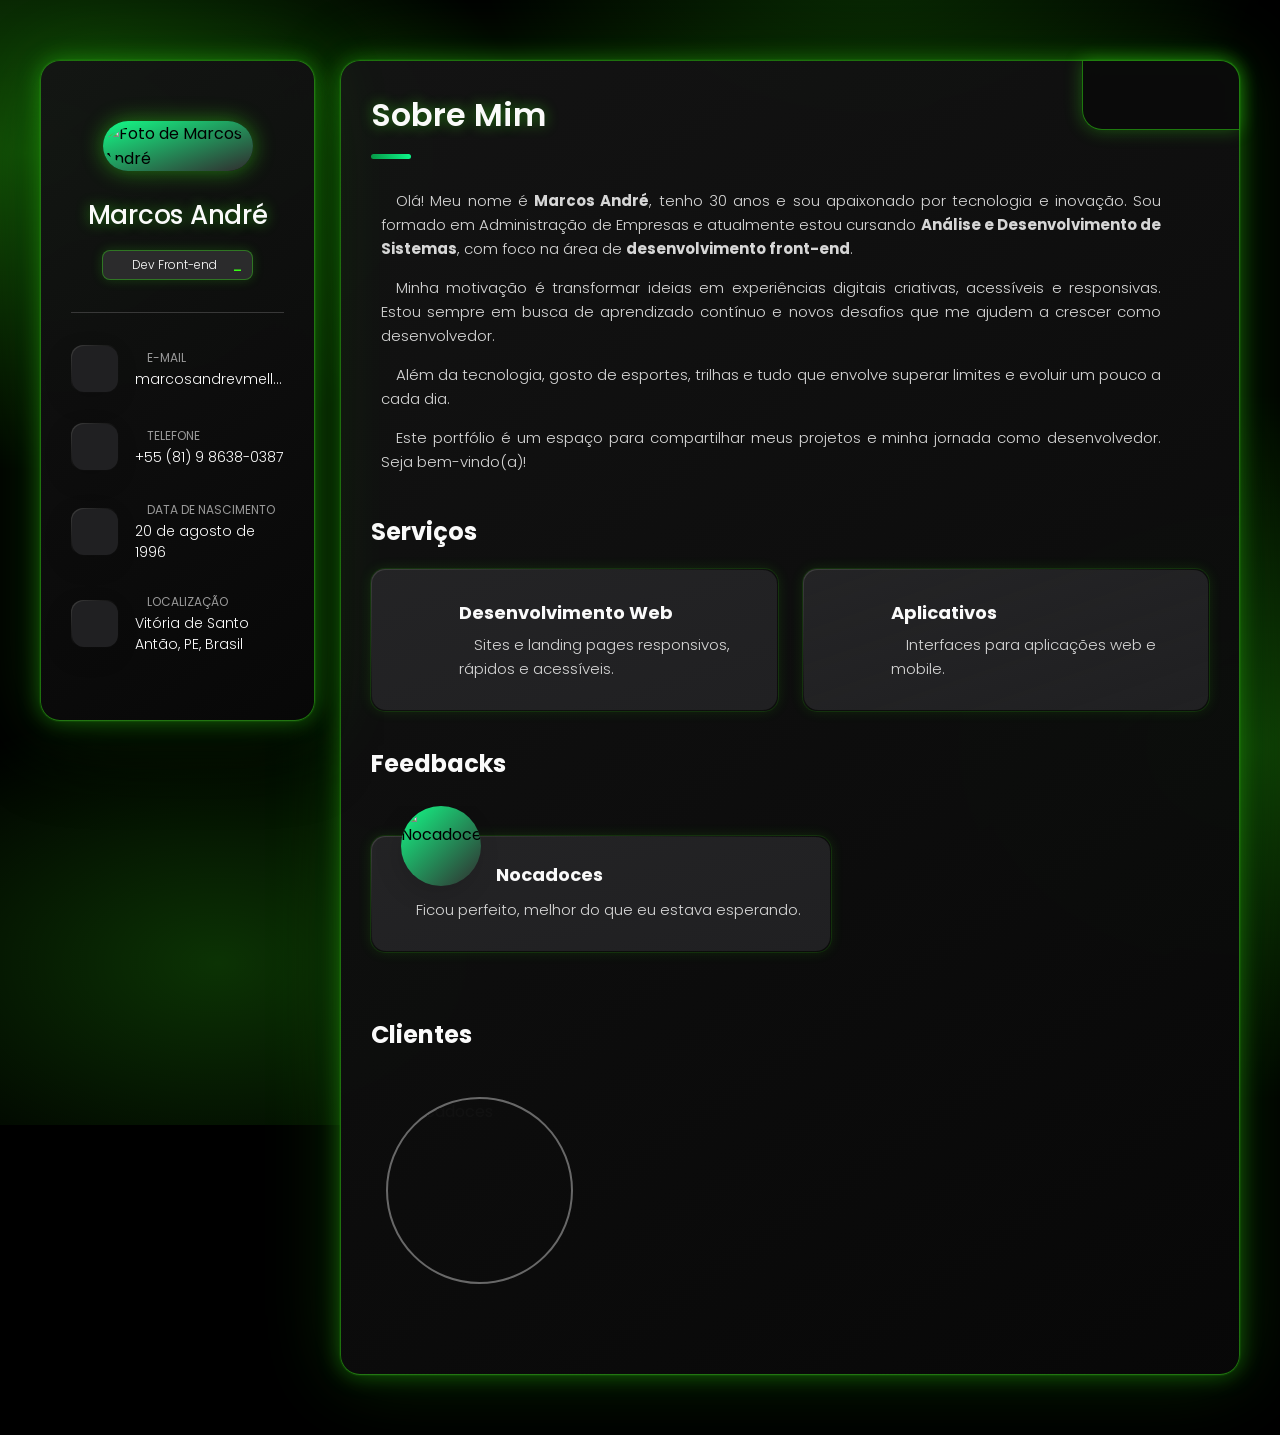
==== commit 48350f3b: "mudança racidal" ====
--- a/index.html
+++ b/index.html
@@ -3,24 +3,27 @@
 <head>
     <meta charset="UTF-8">
     <meta name="viewport" content="width=device-width, initial-scale=1.0">
-    <title>Meu Portfolio</title>
-<link rel="stylesheet" href="style.css">
-    <link rel="shortcut icon" href="" type="image/x-icon">
+    <title>Marcos André | Dev Front-end</title>
+    <meta name="description" content="Portfólio de Marcos André, desenvolvedor front-end de Vitória de Santo Antão, PE.">
+    <link rel="icon" href="data:image/svg+xml,<svg xmlns=%22http://www.w3.org/2000/svg%22 viewBox=%220 0 100 100%22><text y=%22.9em%22 font-size=%2290%22>💻</text></svg>">
+    <link rel="stylesheet" href="css/style.css">
 </head>
 <body>
     <main>
-        <aside class="sidebar " data-sidebar>
+
+        <!-- ================= SIDEBAR ================= -->
+        <aside class="sidebar" data-sidebar>
             <div class="sidebar-info">
                 <figure class="avatar-box">
-                    <img class="perfil" src="https://i.postimg.cc/rpbChctq/Imagem-do-Whats-App-de-2025-09-26-s-12-29-17-2cda9b8b.jpg" alt="avatar" width="80">
+                    <img class="perfil" src="https://i.postimg.cc/rpbChctq/Imagem-do-Whats-App-de-2025-09-26-s-12-29-17-2cda9b8b.jpg" alt="Foto de Marcos André" width="80">
                 </figure>
 
                 <div class="info-content">
-                    <h1 class="name" title="Meu nome">Marcos André</h1>
-                    <p class="title">Dev Front-end</p>
+                    <h1 class="name" title="Marcos André">Marcos André<button class="admin-secreto" type="button" tabindex="-1" aria-hidden="true" data-admin-secreto></button></h1>
+                    <p class="title"><ion-icon name="code-slash-outline"></ion-icon><span>Dev Front-end</span></p>
                 </div>
 
-                <button class="info-more-btn" data-sidebar-btn>
+                <button class="info-more-btn" type="button" aria-expanded="false" data-sidebar-btn>
                     <span>Contatos</span>
                     <ion-icon name="chevron-down"></ion-icon>
                 </button>
@@ -31,50 +34,34 @@
 
                 <ul class="contacts-list">
                     <li class="contact-item">
-                        <div class="icon-box">
-                            <ion-icon name="mail-outline"></ion-icon>
-                        </div>
-
+                        <div class="icon-box"><ion-icon name="mail-outline"></ion-icon></div>
                         <div class="contact-info">
                             <p class="contact-title">E-mail</p>
-
-                            <a href="mailto:richard@example.com" class="contact-link">marcosandrevmello@gmail.com</a>
+                            <a href="mailto:marcosandrevmello@gmail.com" class="contact-link">marcosandrevmello@gmail.com</a>
                         </div>
                     </li>
 
                     <li class="contact-item">
-                        <div class="icon-box">
-                            <ion-icon name="phone-portrait-outline"></ion-icon>
+                        <div class="icon-box"><ion-icon name="phone-portrait-outline"></ion-icon></div>
+                        <div class="contact-info">
+                            <p class="contact-title">Telefone</p>
+                            <a href="https://wa.me/5581986380387" class="contact-link" target="_blank" rel="noopener noreferrer">+55 (81) 9 8638-0387</a>
                         </div>
-
+                    </li>
+
+                    <li class="contact-item">
+                        <div class="icon-box"><ion-icon name="calendar-outline"></ion-icon></div>
                         <div class="contact-info">
-                            <p class="contact-title">Phone</p>
-
-                            <a href="https://wa.me/5581986380387" class="contact-link">+55 (81) 9 8638-0387</a>
+                            <p class="contact-title">Data de nascimento</p>
+                            <time datetime="1996-08-20">20 de agosto de 1996</time>
                         </div>
                     </li>
 
                     <li class="contact-item">
-                        <div class="icon-box">
-                            <ion-icon name="calendar-outline"></ion-icon>
-                        </div>
-
-                        <div class="contact-info">
-                            <p class="contact-title">Data de Nascimento</p>
-
-                            <time datetime="1982-06-23">20, Agosto, 1996</time>
-                        </div>
-                    </li>
-
-                    <li class="contact-item">
-                        <div class="icon-box">
-                            <ion-icon name="location-outline"></ion-icon>
-                        </div>
-
+                        <div class="icon-box"><ion-icon name="location-outline"></ion-icon></div>
                         <div class="contact-info">
                             <p class="contact-title">Localização</p>
-
-                            <address>Vitoria de Santo Antão, PE, Brasil</address>
+                            <address>Vitória de Santo Antão, PE, Brasil</address>
                         </div>
                     </li>
                 </ul>
@@ -82,58 +69,59 @@
                 <div class="separator"></div>
 
                 <ul class="social-list">
-                    <li class="social-item"><a href="#" class="social-link" onclick="window.open('https:https://www.facebook.com/andre.melo.7921/?locale=pt_BR', '_blank'); return false;"><ion-icon name="logo-facebook"></ion-icon></a></li>
-                    <li class="social-item"><a href="#" class="social-link" onclick="window.open('https://x.com/erdna_socram', '_blank'); return false;"><ion-icon name="logo-twitter"></ion-icon></a></li>
-                    <li class="social-item"><a href="#" class="social-link" onclick="window.open('https://www.instagram.com/m.mellodev/', '_blank'); return false;"><ion-icon name="logo-instagram"></ion-icon></a></li>
+                    <li class="social-item"><a href="https://www.facebook.com/andre.melo.7921/?locale=pt_BR" class="social-link" target="_blank" rel="noopener noreferrer" aria-label="Facebook"><ion-icon name="logo-facebook"></ion-icon></a></li>
+                    <li class="social-item"><a href="https://x.com/erdna_socram" class="social-link" target="_blank" rel="noopener noreferrer" aria-label="X (Twitter)"><ion-icon name="logo-twitter"></ion-icon></a></li>
+                    <li class="social-item"><a href="https://www.instagram.com/m.mellodev/" class="social-link" target="_blank" rel="noopener noreferrer" aria-label="Instagram"><ion-icon name="logo-instagram"></ion-icon></a></li>
                 </ul>
             </div>
         </aside>
 
+        <!-- ================= CONTEÚDO ================= -->
         <div class="main-content">
+
             <nav class="navbar" data-navbar>
                 <ul class="navbar-list">
                     <li class="navbar-item">
-                        <button class="navbar-link nav-sobre active" data-nav-link>
+                        <button class="navbar-link nav-sobre active" type="button" data-nav-link="sobre">
                             <ion-icon name="person-outline"></ion-icon>
                             <span class="nav-label">Sobre</span>
                         </button>
                     </li>
                     <li class="navbar-item">
-                        <button class="navbar-link nav-formacao" data-nav-link>
+                        <button class="navbar-link nav-formacao" type="button" data-nav-link="formacao">
                             <ion-icon name="school-outline"></ion-icon>
-                            <span class="nav-label">Formação e Experiencia</span>
+                            <span class="nav-label">Formação</span>
                         </button>
                     </li>
                     <li class="navbar-item">
-                        <button class="navbar-link nav-portfolio" data-nav-link>
+                        <button class="navbar-link nav-portfolio" type="button" data-nav-link="portfolio">
                             <ion-icon name="code-slash-outline"></ion-icon>
-                            <span class="nav-label">Portfolio</span>
+                            <span class="nav-label">Portfólio</span>
                         </button>
                     </li>
                     <li class="navbar-item">
-                        <button class="navbar-link nav-contact" data-nav-link>
+                        <button class="navbar-link nav-contact" type="button" data-nav-link="contato">
                             <ion-icon name="mail-outline"></ion-icon>
-                            <span class="nav-label">Contact</span>
+                            <span class="nav-label">Contato</span>
                         </button>
                     </li>
                 </ul>
             </nav>
-            
-
+
+            <!-- ============ SOBRE ============ -->
             <article class="sobre active" data-page="sobre">
                 <header>
                     <h2 class="h2 article-title">Sobre mim</h2>
                 </header>
 
                 <section class="about-text">
-                    <p>Olá! Meu nome é <strong>Marcos André</strong>, tenho 29 anos e sou apaixonado por tecnologia e inovação. Sou formado em Administração de Empresas e atualmente estou cursando <strong>Análise e Desenvolvimento de Sistemas</strong>, com foco na área de <strong>desenvolvimento front-end</strong>.</p>
+                    <p>Olá! Meu nome é <strong>Marcos André</strong>, tenho <span style="display:inline" data-idade>30</span> anos e sou apaixonado por tecnologia e inovação. Sou formado em Administração de Empresas e atualmente estou cursando <strong>Análise e Desenvolvimento de Sistemas</strong>, com foco na área de <strong>desenvolvimento front-end</strong>.</p>
 
                     <p>Minha motivação é transformar ideias em experiências digitais criativas, acessíveis e responsivas. Estou sempre em busca de aprendizado contínuo e novos desafios que me ajudem a crescer como desenvolvedor.</p>
 
                     <p>Além da tecnologia, gosto de esportes, trilhas e tudo que envolve superar limites e evoluir um pouco a cada dia.</p>
 
-                    <p>Esse portfólio é um espaço para compartilhar meus projetos e minha jornada como desenvolvedor. Seja bem-vindo(a)!</p>
-
+                    <p>Este portfólio é um espaço para compartilhar meus projetos e minha jornada como desenvolvedor. Seja bem-vindo(a)!</p>
                 </section>
 
                 <section class="service">
@@ -142,39 +130,37 @@
                     <ul class="service-list">
                         <li class="service-item">
                             <div class="service-icon-box">
-                                <img src="https://i.postimg.cc/ZqgqrqzG/icon-dev.png" alt="icon" width="40">
-                            </div>
-
+                                <img src="https://i.postimg.cc/ZqgqrqzG/icon-dev.png" alt="" width="40">
+                            </div>
                             <div class="service-content-box">
-                                <h4 class="h4 service-item-title">Web dev</h4>
-                                <p class="service-item-text"></p>
+                                <h4 class="h4 service-item-title">Desenvolvimento web</h4>
+                                <p class="service-item-text">Sites e landing pages responsivos, rápidos e acessíveis.</p>
                             </div>
                         </li>
 
                         <li class="service-item">
                             <div class="service-icon-box">
-                                <img src="https://i.postimg.cc/xjLdzYxZ/icon-app.png" alt="icon" width="40">
-                            </div>
-
+                                <img src="https://i.postimg.cc/xjLdzYxZ/icon-app.png" alt="" width="40">
+                            </div>
                             <div class="service-content-box">
-                                <h4 class="h4 service-item-title">Mobile apps</h4>
-                                <p class="service-item-text"></p>
+                                <h4 class="h4 service-item-title">Aplicativos</h4>
+                                <p class="service-item-text">Interfaces para aplicações web e mobile.</p>
                             </div>
                         </li>
                     </ul>
                 </section>
 
                 <section class="testimonials">
-                    <h3 class="h3 testimonials-title">FeedBacks</h3>
+                    <h3 class="h3 testimonials-title">Feedbacks</h3>
 
                     <ul class="testimonials-list has-scrollbar">
                         <li class="testimonials-item">
                             <div class="content-card" data-testimonials-item>
                                 <figure class="testimonials-avatar-box">
-                                    <img src="https://i.ibb.co/mV3K5SQm/image.png" alt="avatar" data-testimonials-avatar width="60">
+                                    <img src="https://i.ibb.co/mV3K5SQm/image.png" alt="Nocadoces" data-testimonials-avatar width="60">
                                 </figure>
 
-                                <h4 class="h4 testimonials-item-title" data-testimonials-title>EU TO EM ÊXTASE</h4>
+                                <h4 class="h4 testimonials-item-title" data-testimonials-title>Nocadoces</h4>
 
                                 <div class="testimonials-text" data-testimonials-text>
                                     <p>Ficou perfeito, melhor do que eu estava esperando.</p>
@@ -184,102 +170,67 @@
                     </ul>
                 </section>
 
-
-
                 <section class="clients">
-                    <h3 class="h3 clients-title">Clients</h3>
+                    <h3 class="h3 clients-title">Clientes</h3>
 
                     <ul class="clients-list has-scrollbar">
                         <li class="clients-item">
-                            <a href="https://www.instagram.com/nocadoces/"><img src="https://i.ibb.co/mV3K5SQm/image.png" alt="logo"></a>
-                        </li>
-
-                        <li class="clients-item">
-                            <a href="#"><img src="https://i.postimg.cc/brTrWNMQ/client-5737162.png" alt="logo"></a>
-                        </li>
-
-                        <li class="clients-item">
-                            <a href="#"><img src="https://i.postimg.cc/brTrWNMQ/client-5737162.png" alt="logo"></a>
-                        </li>
-
-                        <li class="clients-item">
-                            <a href="#"><img src="https://i.postimg.cc/brTrWNMQ/client-5737162.png" alt="logo"></a>
-                        </li>
-
-                        <li class="clients-item">
-                            <a href="#"><img src="https://i.postimg.cc/brTrWNMQ/client-5737162.png" alt="logo"></a>
-                        </li>
-
-                        <li class="clients-item">
-                            <a href="#"><img src="https://i.postimg.cc/brTrWNMQ/client-5737162.png" alt="logo"></a>
-                        </li>
-                    </ul>
-                </section>
-
+                            <a href="https://www.instagram.com/nocadoces/" target="_blank" rel="noopener noreferrer"><img src="https://i.ibb.co/mV3K5SQm/image.png" alt="Nocadoces"></a>
+                        </li>
+                    </ul>
+                </section>
             </article>
-            
-            <article class="formacao-e-experiencia" data-page="formação e experiencia">
+
+            <!-- ============ FORMAÇÃO ============ -->
+            <article class="formacao-e-experiencia" data-page="formacao">
                 <header>
-                    <h2 class="h2 article-title">Formação e Experiencia</h2>
+                    <h2 class="h2 article-title">Formação</h2>
                 </header>
 
                 <section class="timeline">
                     <div class="title-wrapper">
                         <div class="icon-box"><ion-icon name="book-outline"></ion-icon></div>
-
                         <h3 class="h3">Formação</h3>
                     </div>
 
                     <ol class="timeline-list">
                         <li class="timeline-item">
-                            <h4 class="h4 timeline-item-title">Estacio - Analise e Desenvolvimento de Sistemas</h4>
+                            <h4 class="h4 timeline-item-title">Estácio - Análise e Desenvolvimento de Sistemas</h4>
                             <span>2024 - 2026</span>
-                            <p class="timeline-text"></p>
-                        </li>
-
+                        </li>
                         <li class="timeline-item">
                             <h4 class="h4 timeline-item-title">UNIVISA - Administração de Empresas</h4>
                             <span>2019 - 2023</span>
-                            <p class="timeline-text"></p>
-                        </li>
-
+                        </li>
                         <li class="timeline-item">
-                            <h4 class="h4 timeline-item-title">Senac - Tecnico Administrativo</h4>
+                            <h4 class="h4 timeline-item-title">Senac - Técnico Administrativo</h4>
                             <span>2019 - 2021</span>
-                            <p class="timeline-text"></p>
                         </li>
                     </ol>
                 </section>
+
+                <!--
+                    EXPERIÊNCIA: quando tiver o que mostrar, descomente e preencha.
 
                 <section class="timeline">
                     <div class="title-wrapper">
-                        <div class="icon-box"><ion-icon name="book-outline"></ion-icon></div>
-
-                        <h3 class="h3">Experiencia</h3>
+                        <div class="icon-box"><ion-icon name="briefcase-outline"></ion-icon></div>
+                        <h3 class="h3">Experiência</h3>
                     </div>
 
                     <ol class="timeline-list">
                         <li class="timeline-item">
-                            <h4 class="h4 timeline-item-title">none</h4>
-                            <span>2015 - Present</span>
-                            <p class="timeline-text">Lorem ipsum dolor sit amet consectetur adipisicing elit. Unde explicabo perspiciatis nostrum, deleniti maiores praesentium necessitatibus perferendis quidem reiciendis vitae voluptatum ipsam alias sint tempora. Error nobis ipsa cupiditate possimus.</li>
-
-                        <li class="timeline-item">
-                            <h4 class="h4 timeline-item-title">none</h4>
-                            <span>2013 - 2015</span>
-                            <p class="timeline-text">Lorem, ipsum dolor sit amet consectetur adipisicing elit. Ipsa voluptas eius et. Necessitatibus nemo accusantium incidunt esse rerum distinctio eius, explicabo maiores corporis iure culpa aut dicta sed nostrum in.</p>
-                        </li>
-
-                        <li class="timeline-item">
-                            <h4 class="h4 timeline-item-title">none</h4>
-                            <span>2010 - 2013</span>
-                            <p class="timeline-text">Lorem ipsum dolor sit amet consectetur adipisicing elit. Dolor officiis voluptatem consectetur laboriosam veniam, possimus laborum animi, dolorum et temporibus suscipit perspiciatis sed odit est nulla inventore provident culpa incidunt.</p>
+                            <h4 class="h4 timeline-item-title">Cargo - Empresa</h4>
+                            <span>2024 - Presente</span>
+                            <p class="timeline-text">O que você fez / aprendeu.</p>
                         </li>
                     </ol>
                 </section>
-
+                -->
+
+                <!-- Modelo do template: revise os nomes e percentuais para refletir suas habilidades reais -->
                 <section class="skill">
-                    <h3 class="h3 skills-title">My Skills</h3>
+                    <h3 class="h3 skills-title">Habilidades</h3>
 
                     <ul class="skills-list content-card">
                         <li class="skills-item">
@@ -287,75 +238,58 @@
                                 <h5 class="h5">Web Design</h5>
                                 <data value="80">80%</data>
                             </div>
-
-                            <div class="skills-progress-bg">
-                                <div class="skills-progress-fill" style="width: 80%;"></div>
-                            </div>
-                        </li>
-
+                            <div class="skills-progress-bg"><div class="skills-progress-fill" style="width: 80%;"></div></div>
+                        </li>
                         <li class="skills-item">
                             <div class="title-wrapper">
                                 <h5 class="h5">Graphic Design</h5>
                                 <data value="70">70%</data>
                             </div>
-
-                            <div class="skills-progress-bg">
-                                <div class="skills-progress-fill" style="width: 70%;"></div>
-                            </div>
-                        </li>
-
+                            <div class="skills-progress-bg"><div class="skills-progress-fill" style="width: 70%;"></div></div>
+                        </li>
                         <li class="skills-item">
                             <div class="title-wrapper">
                                 <h5 class="h5">Branding</h5>
                                 <data value="90">90%</data>
                             </div>
-
-                            <div class="skills-progress-bg">
-                                <div class="skills-progress-fill" style="width: 90%;"></div>
-                            </div>
-                        </li>
-
+                            <div class="skills-progress-bg"><div class="skills-progress-fill" style="width: 90%;"></div></div>
+                        </li>
                         <li class="skills-item">
                             <div class="title-wrapper">
                                 <h5 class="h5">WordPress</h5>
                                 <data value="50">50%</data>
                             </div>
-
-                            <div class="skills-progress-bg">
-                                <div class="skills-progress-fill" style="width: 50%;"></div>
-                            </div>
+                            <div class="skills-progress-bg"><div class="skills-progress-fill" style="width: 50%;"></div></div>
                         </li>
                     </ul>
                 </section>
             </article>
 
-            <article class="portfolio " data-page="portfolio">
+            <!-- ============ PORTFÓLIO ============ -->
+            <article class="portfolio" data-page="portfolio">
                 <header>
-                    <h2 class="h2 article-title">Portfolio</h2>
+                    <h2 class="h2 article-title">Portfólio</h2>
                 </header>
 
                 <section class="projects">
                     <ul class="filter-list">
-                        <li class="filter-item"><button class="active" data-filter-btn>All</button></li>
-                        <li class="filter-item"><button data-filter-btn>Web Design</button></li>
-                        <li class="filter-item"><button data-filter-btn>Applications</button></li>
-                        <li class="filter-item"><button data-filter-btn>Web Development</button></li>
+                        <li class="filter-item"><button class="active" type="button" data-filter-btn="all">Todos</button></li>
+                        <li class="filter-item"><button type="button" data-filter-btn="web design">Web Design</button></li>
+                        <li class="filter-item"><button type="button" data-filter-btn="applications">Aplicativos</button></li>
+                        <li class="filter-item"><button type="button" data-filter-btn="web development">Desenvolvimento Web</button></li>
                     </ul>
 
                     <div class="filter-select-box">
-                        <button class="filter-select " data-select>
-                            <div class="select-value" data-select-value>Select Category</div>
-
-                            <div class="select-icon">
-                                <ion-icon name="chevron-down"></ion-icon>
-                            </div>
+                        <button class="filter-select" type="button" aria-expanded="false" data-select>
+                            <div class="select-value" data-select-value>Todos</div>
+                            <div class="select-icon"><ion-icon name="chevron-down"></ion-icon></div>
                         </button>
 
                         <ul class="select-list">
-                            <li class="select-item"><button data-select-item>All</button></li>
-                            <li class="select-item"><button data-select-item>Web Design</button></li>
-                            <li class="select-item"><button data-select-item>Applications</button></li>
-                            <li class="select-item"><button data-select-item>Web Development</button></li>
+                            <li class="select-item"><button type="button" data-select-item="all">Todos</button></li>
+                            <li class="select-item"><button type="button" data-select-item="web design">Web Design</button></li>
+                            <li class="select-item"><button type="button" data-select-item="applications">Aplicativos</button></li>
+                            <li class="select-item"><button type="button" data-select-item="web development">Desenvolvimento Web</button></li>
                         </ul>
                     </div>
 
@@ -363,241 +297,102 @@
 
                         <li class="project-item active" data-filter-item data-category="web design">
                             <a href="https://zthemello.github.io/Nocadoces/" target="_blank" rel="noopener noreferrer">
-                            <figure class="project-img">
-                                 <div class="project-item-icon-box">
-                                    <ion-icon name="eye-outline"></ion-icon>
-                                </div>
-
-                                <img src="https://i.ibb.co/5hxhxK7M/Sem-T-tulo-1.png" alt="Nocadoces" loading="lazy">
-                             </figure>
-
-                            <h3 class="project-title">Nocadoces</h3>
-                            <p class="project-category">Landing Page</p>
+                                <figure class="project-img">
+                                    <div class="project-item-icon-box"><ion-icon name="eye-outline"></ion-icon></div>
+                                    <img src="https://i.ibb.co/5hxhxK7M/Sem-T-tulo-1.png" alt="Nocadoces" loading="lazy">
+                                </figure>
+                                <h3 class="project-title">Nocadoces</h3>
+                                <p class="project-category">Landing Page</p>
                             </a>
                         </li>
-                        
+
+                        <!-- Sem link ainda: troque href="#" pela URL e remova data-sem-link -->
                         <li class="project-item active" data-filter-item data-category="web development">
-                            <a href="" target="_blank" rel="noopener noreferrer">
+                            <a href="#" data-sem-link title="Link em breve">
                                 <figure class="project-img">
-                                    <div class="project-item-icon-box">
-                                        <ion-icon name="eye-outline"></ion-icon>
-                                    </div>
-
-                                    <img src="https://i.ibb.co/hFsF1k8N/Gemini-Generated-Image-wnzwdgwnzwdgwnzw.jpg" alt="finance" loading="lazy">
+                                    <div class="project-item-icon-box"><ion-icon name="eye-outline"></ion-icon></div>
+                                    <img src="https://i.ibb.co/hFsF1k8N/Gemini-Generated-Image-wnzwdgwnzwdgwnzw.jpg" alt="Finance" loading="lazy">
                                 </figure>
-
                                 <h3 class="project-title">Finance</h3>
-                                <p class="project-category">Web Development</p>
+                                <p class="project-category">Desenvolvimento Web</p>
                             </a>
                         </li>
 
                         <li class="project-item active" data-filter-item data-category="web design">
-                            <a href="" target="_blank" rel="noopener noreferrer">
+                            <a href="#" data-sem-link title="Link em breve">
                                 <figure class="project-img">
-                                    <div class="project-item-icon-box">
-                                        <ion-icon name="eye-outline"></ion-icon>
-                                    </div>
-
-                                    <img src="https://i.ibb.co/hFsF1k8N/Gemini-Generated-Image-wnzwdgwnzwdgwnzw.jpg" alt="fundo" loading="lazy">
+                                    <div class="project-item-icon-box"><ion-icon name="eye-outline"></ion-icon></div>
+                                    <img src="https://i.ibb.co/hFsF1k8N/Gemini-Generated-Image-wnzwdgwnzwdgwnzw.jpg" alt="Fundo" loading="lazy">
                                 </figure>
-
                                 <h3 class="project-title">Fundo</h3>
                                 <p class="project-category">Web Design</p>
                             </a>
                         </li>
-                       
+
                     </ul>
                 </section>
             </article>
 
-            <article class="blog " data-page="blog">
+            <!-- ============ CONTATO ============ -->
+            <article class="contact" data-page="contato">
                 <header>
-                    <h2 class="h2 article-title">Blog</h2>
-                </header>
-
-                <section class="blog-posts">
-                    <ul class="blog-posts-list">
-                        <li class="blog-post-item">
-                            <a href="#">
-                                    <figure class="blog-banner-box">
-                                        <img src="https://i.postimg.cc/DysCZrWs/blog-1.jpg" alt="Design conferences in 2024" loading="lazy">
-                                    </figure>
-
-                                <div class="blog-content">
-                                    <div class="blog-meta">
-                                        <p class="blog-category">Design</p>
-                                        <span class="dot"></span>
-                                        <time datetime="2024-02-23">Feb 23, 2024</time>
-                                    </div>
-
-                                    <h3 class="h3 blog-item-title">Design conferences in 2024</h3>
-                                    <p class="blog-text">In 2024, several exciting design conferences are set to take place, offering opportunities for professionals and enthusiasts to connect, learn, and share innovative ideas.</p>
-                                </div>
-                            </a>
-                        </li>
-
-                        <li class="blog-post-item">
-                            <a href="#">
-                                <figure class="blog-banner-box">
-                                    <img src="https://i.postimg.cc/QC7qFDMs/blog-2.jpg" alt="Best fonts every designer" loading="lazy">
-                                </figure>
-
-
-                                <div class="blog-content">
-                                    <div class="blog-meta">
-                                        <p class="blog-category">Design</p>
-                                        <span class="dot"></span>
-                                        <time datetime="2024-01-29">Jan 29, 2024</time>
-                                    </div>
-
-                                    <h3 class="h3 blog-item-title">Best fonts every designer</h3>
-                                    <p class="blog-text">When it comes to typography, choosing the right font is essential for effective design. In this article, I'll bring a brief overview of some of the best fonts that every designer should consider incorporating into their toolkit.</p>
-                                </div>
-                            </a>
-                        </li>
-
-                        <li class="blog-post-item">
-                            <a href="#">
-                                <figure class="blog-banner-box">
-                                    <img src="https://i.postimg.cc/W1T71QcL/blog-3.jpg" alt="Design digest #80" loading="lazy">
-                                </figure>
-
-                                <div class="blog-content">
-                                    <div class="blog-meta">
-                                        <p class="blog-category">Design</p>
-                                        <span class="dot"></span>
-                                        <time datetime="2023-12-20">Dec 20, 2023</time>
-                                    </div>
-
-                                    <h3 class="h3 blog-item-title">Design digest #80</h3>
-                                    <p class="blog-text">Hello, my friends. In this Design Digest, I'll show you a curated collection of the latest trends, insights, and innovations in the design world. This edition highlights key themes and discussions that are shaping the future of design.</p>
-                                </div>
-                            </a>
-                        </li>
-
-                        <li class="blog-post-item">
-                            <a href="#">
-                                <figure class="blog-banner-box">
-                                    <img src="https://i.postimg.cc/2S0n8yxh/blog-4.jpg" alt="2023 UI interactions" loading="lazy">
-                                </figure>
-
-                                <div class="blog-content">
-                                    <div class="blog-meta">
-                                        <p class="blog-category">Design</p>
-                                        <span class="dot"></span>
-                                        <time datetime="2023-11-29">Nov 29, 2023</time>
-                                    </div>
-
-                                    <h3 class="h3 blog-item-title">2023 UI interactions</h3>
-                                    <p class="blog-text">As we move into 2024, 2023 was marked by the rapidly evolution of the landscape of UI interactions, driven by advancements in technology and user expectations. Dive with me in this text to see the main areas changed in this year.</p>
-                                </div>
-                            </a>
-                        </li>
-
-                        <li class="blog-post-item">
-                            <a href="#">
-                                <figure class="blog-banner-box">
-                                    <img src="https://i.postimg.cc/YCCmVkw9/blog-5.jpg" alt="The forgotten art of spacing" loading="lazy">
-                                </figure>
-
-                                <div class="blog-content">
-                                    <div class="blog-meta">
-                                        <p class="blog-category">Design</p>
-                                        <span class="dot"></span>
-                                        <time datetime="2023-11-12">Nov 12, 2023</time>
-                                    </div>
-
-                                    <h3 class="h3 blog-item-title">The forgotten art of spacing</h3>
-                                    <p class="blog-text">In the realm of design, spacing is often an overlooked yet crucial element that can significantly impact the overall aesthetic and functionality of a composition. This post will emphasize the importance of white space, margins, and padding in creating visually appealing and effective designs.</p>
-                                </div>
-                            </a>
-                        </li>
-
-                        <li class="blog-post-item">
-                            <a href="#">
-                                <figure class="blog-banner-box">
-                                    <img src="https://i.postimg.cc/zBCBvP16/blog-6.jpg" alt="Design digest #79" loading="lazy">
-                                </figure>
-
-                                <div class="blog-content">
-                                    <div class="blog-meta">
-                                        <p class="blog-category">Design</p>
-                                        <span class="dot"></span>
-                                        <time datetime="2023-10-20">Oct 20, 2023</time>
-                                    </div>
-
-                                    <h3 class="h3 blog-item-title">Design digest #79</h3>
-                                    <p class="blog-text">Hi, my friends. In this Design Digest I'll focus in the tools and resources that we use daily in our projects. Also, I'll include examples of software recommendations, online courses, and design communities that foster collaboration and learning.</p>
-                                </div>
-                            </a>
-                        </li>
-                    </ul>
-                </section>
-            </article>
-
-            <article class="contact " data-page="contact">
-                <header>
-                    <h2 class="h2 article-title">Contact</h2>
+                    <h2 class="h2 article-title">Contato</h2>
                 </header>
 
                 <section class="mapbox" data-mapbox>
                     <figure>
-                        <iframe src="https://www.google.com/maps/embed?pb=!1m18!1m12!1m3!1d15799.470774480651!2d-35.308112764212396!3d-8.114951402855215!2m3!1f0!2f0!3f0!3m2!1i1024!2i768!4f13.1!3m3!1m2!1s0x7aa54a93d22ad87%3A0x813856d6816ceb4b!2sVit%C3%B3ria%20de%20Santo%20Ant%C3%A3o%2C%20PE!5e0!3m2!1spt-BR!2sbr!4v1758921002783!5m2!1spt-BR!2sbr" width="600" height="450" style="border:0;" allowfullscreen="" loading="lazy" referrerpolicy="no-referrer-when-downgrade"></iframe>
+                        <iframe title="Mapa de Vitória de Santo Antão, PE" src="https://www.google.com/maps/embed?pb=!1m18!1m12!1m3!1d15799.470774480651!2d-35.308112764212396!3d-8.114951402855215!2m3!1f0!2f0!3f0!3m2!1i1024!2i768!4f13.1!3m3!1m2!1s0x7aa54a93d22ad87%3A0x813856d6816ceb4b!2sVit%C3%B3ria%20de%20Santo%20Ant%C3%A3o%2C%20PE!5e0!3m2!1spt-BR!2sbr!4v1758921002783!5m2!1spt-BR!2sbr" width="600" height="450" style="border:0;" allowfullscreen loading="lazy" referrerpolicy="no-referrer-when-downgrade"></iframe>
                     </figure>
                 </section>
 
                 <section class="contact-form">
-                    <ul>
-                        <li>
-                        <div class="list-botao-contato">
-                            <button class="form-btn" type="button" onclick="window.open('https://wa.me/5581986380387', '_blank');">
-                            <ion-icon name="paper-plane"></ion-icon>
+                    <div class="list-botao-contato">
+                        <a class="form-btn" href="https://wa.me/5581986380387" target="_blank" rel="noopener noreferrer">
+                            <ion-icon name="logo-whatsapp"></ion-icon>
                             <span>WhatsApp</span>
-                            </button>
-
-                            <button class="form-btn" type="button" onclick="window.open('mailto:marcosandrevmello@gmail.com', '_blank');">
+                        </a>
+
+                        <a class="form-btn" href="mailto:marcosandrevmello@gmail.com">
                             <ion-icon name="mail"></ion-icon>
                             <span>E-mail</span>
-                            </button>
-                        </div>
-                        </li>
-                    </ul>
+                        </a>
+                    </div>
                 </section>
             </article>
+
         </div>
     </main>
 
-    <div class="modal-container " data-modal-container>
-                        <div class="overlay " data-overlay></div>
-    
-                        <section class="testimonials-modal">
-                            <button class="modal-close-btn" data-modal-close-btn><ion-icon name="close-outline"></ion-icon></button>
-    
-                            <div class="modal-img-wrapper">
-                                <figure class="modal-avatar-box">
-                                    <img src="https://i.ibb.co/mV3K5SQm/image.png" alt="Nocadoces" width="80" data-modal-img>
-                                </figure>
-    
-                                <img src="https://i.postimg.cc/mZ00RwX7/icon-quote.png" alt="quote icon">
-                            </div>
-    
-                            <div class="modal-content">
-                                <h4 class="h3 modal-title" data-modal-title>Nocadoces</h4>
-                                <time datetime="2026-10-10">10 out, 2026</time>
-    
-                                <div class="modal-text" data-modal-text>
-                                    <p>...</p>
-                                </div>
-                            </div>
-                        </section>
-                    </div>
-
-
+    <!-- ================= MODAL DE FEEDBACK ================= -->
+    <div class="modal-container" data-modal-container>
+        <div class="overlay" data-overlay></div>
+
+        <section class="testimonials-modal" role="dialog" aria-modal="true" aria-label="Feedback">
+            <button class="modal-close-btn" type="button" aria-label="Fechar" data-modal-close-btn><ion-icon name="close-outline"></ion-icon></button>
+
+            <div class="modal-img-wrapper">
+                <figure class="modal-avatar-box">
+                    <img src="https://i.ibb.co/mV3K5SQm/image.png" alt="" width="80" data-modal-img>
+                </figure>
+            </div>
+
+            <div class="modal-content">
+                <h4 class="h3 modal-title" data-modal-title></h4>
+                <div class="modal-text" data-modal-text></div>
+                <time class="modal-date" data-modal-date hidden></time>
+            </div>
+        </section>
+    </div>
+
+    <!-- Ícones -->
     <script type="module" src="https://unpkg.com/ionicons@7.1.0/dist/ionicons/ionicons.esm.js"></script>
     <script nomodule src="https://unpkg.com/ionicons@7.1.0/dist/ionicons/ionicons.js"></script>
 
-    <!-- partial -->
-  <script  src="./script.js"></script>
-
+    <!-- Script principal -->
+    <script src="js/main.js"></script>
+
+    <!-- Painel admin (carrega projetos/feedbacks do banco). Só funciona se a pasta admin/ estiver junto do site. -->
+    <script src="admin/config.js" onerror="this.remove()"></script>
+    <script src="admin/carregar.js" onerror="this.remove()"></script>
 </body>
-</html>
+</html>
--- a/css/style.css
+++ b/css/style.css
@@ -0,0 +1,1897 @@
+@import url('https://fonts.googleapis.com/css2?family=Poppins:ital,wght@0,100;0,200;0,300;0,400;0,500;0,600;0,700;0,800;0,900;1,100;1,200;1,300;1,400;1,500;1,600;1,700;1,800;1,900&display=swap');
+
+:root {
+    --bg-gradient-onyx: linear-gradient(to bottom right, hsl(150, 92%, 52%) 3%, hsl(0, 0%, 19%) 97%);
+    --bg-gradient-jet: linear-gradient(to bottom right, hsla(240, 1%, 18%, .251) 3%, hsla(240, 2%, 11%, 0) 100%), hsl(240, 2%, 13%);
+    --bg-gradient-green: linear-gradient(to bottom right, hsl(118, 100%, 37%) 0%, hsla(36, 100%, 69%, 0) 50%);
+    --bg-gradient-green2: linear-gradient(135deg, hsla(45, 100%, 71%, .251) 0%, hsla(35, 100%, 68%, 0) 59.86%), hsl(240, 2%, 13%);
+    --border-gradient-onyx: linear-gradient(to bottom right, hsl(0, 0%, 25%) 0%, hsla(0, 0%, 25%, 0) 50%);
+    --text-gradient-green: linear-gradient(to right, hsla(147, 100%, 49%, 0.582), hsl(152, 94%, 51%));
+
+    --jet: hsl(0, 0%, 22%);
+    --onyx: hsl(240, 1%, 17%);
+    --eerie-black1: hsl(240, 2%, 13%);
+    --eerie-black2: hsl(240, 2%, 12%);
+    --smoky-black: hsl(0, 0%, 7%);
+    --white1: hsl(0, 0%, 100%);
+    --white2: hsl(0, 0%, 98%);
+    --orange-yellow-crayola: hsl(101, 96%, 47%);
+    --vegas-gold: hsl(45, 54%, 58%);
+    --light-gray: hsl(0, 0%, 84%);
+    --light-gray70: hsla(0, 0%, 84%, .7);
+    --bittersweet-shimmer: hsl(0, 43%, 51%);
+
+    --ff-poppins: 'Poppins', sans-serif;
+
+    --fs1: 24px;
+    --fs2: 18px;
+    --fs3: 17px;
+    --fs4: 16px;
+    --fs5: 15px;
+    --fs6: 14px;
+    --fs7: 13px;
+    --fs8: 12px;
+
+    --fw300: 300;
+    --fw400: 400;
+    --fw500: 500;
+    --fw600: 600;
+
+    --shadow1: -4px 8px 24px hsla(130, 86%, 47%, 0.25);
+    --shadow2: 0px 16px 30px hsla(0, 0%, 0%, .25);
+    --shadow3: 0px 16px 40px hsla(0, 0%, 0%, .25);
+    --shadow4: 0px 25px 50px hsla(0, 0%, 0%, .15);
+    --shadow5: 0px 24px 80px hsla(0, 0%, 0%, .25);
+
+    --transition1: .25s ease;
+    --transition2: .5s ease-in-out;
+}
+
+*, *::before, *::after {
+    margin: 0;
+    padding: 0;
+    box-sizing: border-box;
+}
+
+a {text-decoration: none; }
+
+li {list-style: none; }
+
+img, ion-icon, a, button, time, span { display: block; }
+
+button {
+    font: inherit;
+    background: none;
+    border: none;
+    text-align: left;
+    cursor: pointer;
+}
+
+input, textarea {
+    display: block;
+    width: 100%;
+    background: none;
+    font: inherit;
+}
+
+::selection {
+    background: var(--orange-yellow-crayola);
+    color: var(--smoky-black);
+}
+
+:focus { outline-color: var(--orange-yellow-crayola); }
+
+html { font-family: var(--ff-poppins); }
+
+body { background: var(--smoky-black); }
+
+main {
+    margin: 15px 12px;
+    margin-bottom: 75px;
+    min-width: 259px;
+}
+
+.sidebar, article {
+    background: var(--eerie-black2);
+    border: 1px solid var(--jet);
+    border-radius: 20px;
+    box-shadow: var(--shadow1);
+    z-index: 1;
+    padding: 15px;
+}
+
+    .sidebar.active { max-height: 405px; }
+
+.separator {
+    width: 100%;
+    height: 1px;
+    background: var(--jet);
+    margin: 16px 0;
+}
+
+.icon-box {
+    position: relative;
+    background: var(--border-gradient-onyx);
+    width: 30px;
+    height: 30px;
+    border-radius: 8px;
+    display: flex;
+    justify-content: center;
+    align-items: center;
+    font-size: 16px;
+    color: var(--orange-yellow-crayola);
+    box-shadow: var(--shadow1);
+    z-index: 1;
+}
+
+    .icon-box::before {
+        content: '';
+        position: absolute;
+        inset: 1px;
+        background: var(--eerie-black1);
+        border-radius: inherit;
+        z-index: -1;
+    }
+
+    .icon-box ion-icon { --ionicon-stroke-width: 35px; }
+
+article { display: none; }
+
+    article.active { 
+        display: block;
+        animation: fade .5s ease backwards;
+    }
+
+        @keyframes fade {
+            0% { opacity: 0; }
+            100% { opacity: 1; }
+        }
+
+.h2, .h3, .h4, .h5 { 
+    color: var(--white2);
+    text-transform: capitalize;
+}
+
+    .h2 { font-size: var(--fs1); }
+    .h3 { font-size: var(--fs2); }
+    .h4 { font-size: var(--fs4); }
+    .h5 { 
+        font-size: var(--fs7);
+        font-weight: var(--fw500); 
+    }
+
+.article-title {
+    position: relative;
+    padding-bottom: 7px;
+}
+
+    .article-title::after {
+        content: '';
+        position: absolute;
+        bottom: 0;
+        left: 0;
+        width: 30px;
+        height: 3px;
+        background: var(--text-gradient-green);
+        border-radius: 3px;
+    }
+
+    p {
+    text-indent: 1em; /* espaço no início do parágrafo */
+  }
+
+.has-scrollbar::-webkit-scrollbar {
+    width: 5px;
+    height: 5px;
+}
+
+.has-scrollbar::-webkit-scrollbar-track {
+    background: var(--onyx);
+    border-radius: 5px;
+}
+
+.has-scrollbar::-webkit-scrollbar-thumb {
+    background: var(--orange-yellow-crayola);
+    border-radius: 5px;
+}
+
+.has-scrollbar::-webkit-scrollbar-button { width: 20px; }
+
+.content-card {
+    position: relative;
+    background: var(--border-gradient-onyx);
+    padding: 15px;
+    padding-top: 45px;
+    border-radius: 14px;
+    box-shadow: var(--shadow2);
+    cursor: pointer;
+    z-index: 1;
+}
+
+    .content-card::before {
+        content: '';
+        position: absolute;
+        inset: 1px;
+        background: var(--bg-gradient-jet);
+        border-radius: inherit;
+        z-index: -1;
+    }
+
+/*ASIDE - SIDEBAR*/
+
+.sidebar {
+    margin-bottom: 15px;
+    max-height: 112px;
+    overflow: hidden;
+    padding: 15px;
+    transition: var(--transition2);
+}
+
+.sidebar-info {
+    position: relative;
+    display: flex;
+    justify-content: flex-start;
+    align-items: center;
+    gap: 15px;
+}
+
+
+
+.avatar-box {
+    background: var(--bg-gradient-onyx);
+    border-radius: 20px;
+}
+
+.perfil {
+    border-radius: 50%;
+}
+
+.info-content .name {
+    color: var(--white2);
+    font-size: var(--fs3);
+    font-weight: var(--fw500);
+    letter-spacing: -0.25px;
+    margin-bottom: 10px;
+}
+
+.info-content .title {
+    color: var(--white1);
+    background: var(--onyx);
+    font-size: var(--fs8);
+    font-weight: var(--fw300);
+    width: max-content;
+    padding: 3px 12px;
+    border-radius: 8px;
+}
+
+.info-more-btn {
+    position: absolute;
+    top: -15px;
+    right: -15px;
+    border-radius: 0 15px;
+    font-size: 13px;
+    color: var(--orange-yellow-crayola);
+    background: var(--border-gradient-onyx);
+    padding: 10px;
+    box-shadow: var(--shadow2);
+    transition: var(--transition1);
+    z-index: 1;
+}
+
+    .info-more-btn::before {
+        content: '';
+        position: absolute;
+        inset: 1px;
+        border-radius: inherit;
+        background: var(--bg-gradient-jet);
+        transition: var(--transition1);
+        z-index: -1;
+    }
+
+        .info-more-btn:hover, .info-more-btn:focus { background: var(--bg-gradient-green); }
+        .info-more-btn:hover::before, .info-more-btn:focus::before { background: var(--bg-gradient-green2); }
+
+    .info-more-btn span { display: none; }
+
+.sidebar-info-more {
+    opacity: 0;
+    visibility: hidden;
+    transition: var(--transition2);
+}
+
+    .sidebar.active .sidebar-info-more {
+        opacity: 1;
+        visibility: visible;
+    }
+
+.contacts-list {
+    display: grid;
+    grid-template-columns: 1fr;
+    gap: 16px;
+}
+
+.contact-item {
+    min-width: 100%;
+    display: flex;
+    align-items: center;
+    gap: 16px;
+}
+
+.contact-info {
+    max-width: calc(100% - 46px);
+    width: calc(100% - 46px);
+}
+
+    .contact-info :is(.contact-link, time, address) {
+        color: var(--white2);
+        font-size: var(--fs7);
+    }
+
+    .contact-info address { font-style: normal; }
+
+.contact-title {
+    color: var(--light-gray70);
+    font-size: var(--fs8);
+    text-transform: uppercase;
+    margin-bottom: 2px;
+}
+
+.social-list {
+    display: flex;
+    justify-content: flex-start;
+    align-items: center;
+    gap: 15px;
+    padding-bottom: 4px;
+    padding-left: 7px;
+}
+
+.social-item .social-link {
+    color: var(--light-gray70);
+    font-size: 18px;
+}
+
+    .social-item .social-link:hover { color: var(--light-gray); }
+
+/*NAVBAR*/
+
+.navbar {
+    position: fixed;
+    bottom: 0;
+    right: 0;
+    width: 100%;
+    height: 70px;
+    display: flex;
+    justify-content: center;
+    align-items: center;
+    background: hsla(240, 1%, 17%, .75);
+    backdrop-filter: blur(10px);
+    border: 1px solid var(--jet);
+    border-radius: 12px 12px 0 0;
+    box-shadow: var(--shadow2);
+    z-index: 5;
+}
+
+.navbar-list {
+    width: 100%;
+    display: flex;
+    justify-content: space-around;
+    align-items: center;
+}
+
+.navbar-link {
+    display: flex;
+    align-items: center;
+    color: var(--light-gray);
+    font-size: var(--fs8);
+    padding: 20px 12px;
+    text-align: left;
+    text-decoration: none;
+    white-space: nowrap;
+    border-radius: 6px;
+    transition: color var(--transition1), box-shadow .3s ease;
+}
+
+.navbar-link ion-icon {
+    font-size: 22px;
+    flex-shrink: 0;
+}
+
+.navbar-link:hover,
+.navbar-link:focus-visible {
+    color: var(--light-gray70);
+    box-shadow: 0 0 10px 3px limegreen; /* "luz verde" ao redor */
+}
+
+.navbar-link.active { color: var(--orange-yellow-crayola); }
+
+.botaoluz:hover {
+    box-shadow: 0 0 15px 3px limegreen;
+    border-color: limegreen;
+    transition: box-shadow 0.3s ease, border-color 0.3s ease;
+}
+
+/* Nome do botão: escondido, desliza para a direita quando o mouse passa no menu */
+.nav-label {
+    max-width: 0;
+    margin-left: 0;
+    opacity: 0;
+    overflow: hidden;
+    transform: translateX(-12px);
+    transition: max-width .5s ease, margin-left .5s ease, opacity .35s ease, transform .5s ease;
+}
+
+@media (hover: hover) and (min-width: 580px) {
+
+    .navbar:hover .nav-label,
+    .navbar:has(.navbar-link:focus-visible) .nav-label {
+        max-width: 200px;
+        margin-left: 8px;
+        opacity: 1;
+        transform: translateX(0);
+    }
+
+    /* cada nome entra um pouco depois do anterior */
+    .navbar:hover .navbar-item:nth-child(1) .nav-label { transition-delay: .00s; }
+    .navbar:hover .navbar-item:nth-child(2) .nav-label { transition-delay: .06s; }
+    .navbar:hover .navbar-item:nth-child(3) .nav-label { transition-delay: .12s; }
+    .navbar:hover .navbar-item:nth-child(4) .nav-label { transition-delay: .18s; }
+}
+
+/* ===== Animação de cada botão, de acordo com o tema ===== */
+
+/* Sobre: a pessoa "acena" */
+.nav-sobre:hover ion-icon {
+    transform-origin: 70% 90%;
+    animation: acenar .9s ease-in-out;
+}
+
+/* Formação: o capelo "é jogado para cima" */
+.nav-formacao:hover ion-icon {
+    animation: jogar-capelo .8s ease-out;
+}
+
+/* Portfolio: o código "gira" em 3D */
+.nav-portfolio:hover ion-icon {
+    animation: girar-codigo .8s ease-in-out;
+}
+
+/* Contact: o e-mail "chega" balançando */
+.nav-contact:hover ion-icon {
+    animation: chegar-email .8s ease-in-out;
+}
+
+@keyframes acenar {
+    0%, 100% { transform: rotate(0); }
+    20% { transform: rotate(18deg); }
+    40% { transform: rotate(-14deg); }
+    60% { transform: rotate(18deg); }
+    80% { transform: rotate(-10deg); }
+}
+
+@keyframes jogar-capelo {
+    0% { transform: translateY(0) rotate(0); }
+    45% { transform: translateY(-12px) rotate(-20deg); }
+    70% { transform: translateY(-4px) rotate(10deg); }
+    100% { transform: translateY(0) rotate(0); }
+}
+
+@keyframes girar-codigo {
+    0% { transform: perspective(200px) rotateY(0) scale(1); }
+    50% { transform: perspective(200px) rotateY(180deg) scale(1.25); }
+    100% { transform: perspective(200px) rotateY(360deg) scale(1); }
+}
+
+@keyframes chegar-email {
+    0% { transform: translateY(0) rotate(0); }
+    20% { transform: translateY(-8px) rotate(-12deg); }
+    40% { transform: translateY(0) rotate(10deg); }
+    60% { transform: translateY(-4px) rotate(-6deg); }
+    80% { transform: translateY(0) rotate(4deg); }
+    100% { transform: translateY(0) rotate(0); }
+}
+
+@media (prefers-reduced-motion: reduce) {
+    .navbar-link ion-icon { animation: none !important; }
+    .nav-label { transition: none; }
+}
+
+/*ABOUT*/
+
+.about .article-title { 
+    margin-bottom: 15px;
+    margin-top: 15px;
+}
+
+.about-text {
+    color: var(--light-gray);
+    font-size: var(--fs6);
+    font-weight: var(--fw300);
+    line-height: 1.6;
+    max-width: 800px;
+}
+
+    .about-text p { 
+        margin-bottom: 15px;
+        text-align: justify;
+        padding-left: 10px;
+        padding-right: 10px;
+     }
+
+.service { margin-bottom: 35px; }
+
+.service-title { margin-bottom: 20px; }
+
+.service-list {
+    display: grid;
+    grid-template-columns: 1fr;
+    gap: 20px;
+}
+
+.service-item {
+    position: relative;
+    background: var(--border-gradient-onyx);
+    padding: 20px;
+    border-radius: 14px;
+    box-shadow: var(--shadow2);
+    z-index: 1;
+}
+
+    .service-item::before {
+        content: '';
+        position: absolute;
+        inset: 1px;
+        background: var(--bg-gradient-jet);
+        border-radius: inherit;
+        z-index: -1;
+    }
+
+.service-icon-box { margin-bottom: 10px; }
+    .service-icon-box img { margin: auto; }
+
+.service-content-box { text-align: center; }
+.service-item-title { margin-bottom: 7px; }
+
+.service-item-text {
+    color: var(--light-gray);
+    font-size: var(--fs6);
+    font-weight: var(--fw300);
+    line-height: 1.6;
+}
+
+/*TESTIMONIALS*/
+
+.testimonials { margin-bottom: 30px; }
+.testimonials-title { margin-bottom: 20px; }
+
+.testimonials-list {
+    display: flex;
+    justify-content: flex-start;
+    align-items: flex-start;
+    gap: 15px;
+    margin: 0 -15px;
+    padding: 25px 15px;
+    padding-bottom: 35px;
+    overflow-x: auto;
+    scroll-behavior: smooth;
+    overscroll-behavior-inline: contain;
+    scroll-snap-type: inline mandatory;
+}
+
+.testimonials-item {
+    min-width: 100%;
+    scroll-snap-align: center;
+}
+
+.testimonials-avatar-box {
+    position: absolute;
+    top: 0;
+    left: 0;
+    transform: translate(15px, -25px);
+    background: var(--bg-gradient-onyx);
+    border-radius: 14px;
+    box-shadow: var(--shadow1);
+}
+
+.testimonials-text {
+    color: var(--light-gray);
+    font-size: var(--fs6);
+    font-weight: var(--fw300);
+    line-height: 1.6;
+    display: -webkit-box;
+    line-clamp: 4;
+    -webkit-line-clamp: 4;
+    -webkit-box-orient: vertical;
+    overflow: hidden;
+}
+
+/*MODAL CONTAINER*/
+
+.modal-container {
+    position: fixed;
+    top: 0;
+    left: 0;
+    width: 100%;
+    height: 100%;
+    display: flex;
+    justify-content: center;
+    align-items: center;
+    overflow-y: auto;
+    overscroll-behavior: contain;
+    z-index: 20;
+    pointer-events: none;
+    visibility: hidden;
+}
+
+    .modal-container::-webkit-scrollbar { display: none; }
+
+    .modal-container.active {
+        pointer-events: all;
+        visibility: visible;
+    }
+
+        .modal-container.active .testimonials-modal {
+            transform: scale(1);
+            opacity: 1;
+        }
+
+.overlay {
+    position: fixed;
+    top: 0;
+    left: 0;
+    width: 100%;
+    height: 100vh;
+    background: hsl(0, 0%, 5%);
+    opacity: 0;
+    visibility: hidden;
+    pointer-events: none;
+    z-index: 1;
+    transition: var(--transition1);
+}
+
+    .overlay.active {
+        opacity: .8;
+        visibility: visible;
+        pointer-events: all;
+    }
+
+.testimonials-modal {
+    background: var(--eerie-black2);
+    position: relative;
+    padding: 15px;
+    margin: 15px 12px;
+    border: 1px solid var(--jet);
+    border-radius: 14px;
+    box-shadow: var(--shadow5);
+    transform: scale(1.2);
+    opacity: 0;
+    transition: var(--transition1);
+    z-index: 2;
+}
+
+.modal-close-btn {
+    position: absolute;
+    top: 15px;
+    right: 15px;
+    background: var(--onyx);
+    border-radius: 8px;
+    width: 32px;
+    height: 32px;
+    display: flex;
+    justify-content: center;
+    align-items: center;
+    color: var(--white2);
+    font-size: 18px;
+    opacity: .7;
+}
+
+    .modal-close-btn:hover, .modal-close-btn:focus { opacity: 1; }
+    .modal-close-btn ion-icon { --ionicon-stroke-width: 50px; }
+
+.modal-avatar-box {
+    background: var(--bg-gradient-onyx);
+    width: max-content;
+    border-radius: 14px;
+    margin-bottom: 15px;
+    box-shadow: var(--shadow2);
+}
+
+.modal-img-wrapper > img { display: none; }
+
+.modal-title { margin-bottom: 4px; }
+
+.modal-content time {
+    font-size: var(--fs6);
+    color: var(--light-gray70);
+    font-weight: var(--fw500);
+    margin-bottom: 10px;
+}
+
+.modal-content p {
+    color: var(--light-gray);
+    font-size: var(--fs6);
+    font-weight: var(--fw300);
+    line-height: 1.6;
+}
+
+/*CLIENTS*/
+
+.clients { margin-bottom: 15px; }
+
+.clients-list {
+    display: flex;
+    justify-content: flex-start;
+    align-items: flex-start;
+    gap: 15px;
+    margin: 0 -15px;
+    padding: 25px;
+    padding-bottom: 25px;
+    overflow-x: auto;
+    scroll-behavior: smooth;
+    overscroll-behavior-inline: contain;
+    scroll-snap-type: inline mandatory;
+    scroll-padding-inline: 25px;
+}
+
+.clients-item {
+    min-width: 50%;
+    scroll-snap-align: start;
+}
+
+    .clients-item img {
+        width: 100%;
+        filter: grayscale(1);
+        transition: var(--transition1);
+    }
+
+        .clients-item img:hover { filter: grayscale(0);}
+
+/*RESUME*/
+
+.article-title { margin-bottom: 30px; }
+
+.timeline { margin-bottom: 30px; }
+
+    .timeline .title-wrapper {
+        display: flex;
+        align-items: center;
+        gap: 15px;
+        margin-bottom: 25px;
+    }
+
+.timeline-list {
+    font-size: var(--fs6);
+    margin-left: 45px;
+}
+
+    .timeline-list span {
+        color: var(--vegas-gold);
+        font-weight: var(--fw400);
+        line-height: 1.6;
+    }
+
+.timeline-item { position: relative; }
+
+    .timeline-item:not(:last-child) { margin-bottom: 20px; }
+        .timeline-item:not(:last-child)::before {
+            content: '';
+            position: absolute;
+            top: -25px;
+            left: -30px;
+            width: 1px;
+            height: calc(100% + 50px);
+            background: var(--jet);
+        }
+
+    .timeline-item::after {
+        content: '';
+        position: absolute;
+        top: 5px;
+        left: -33px;
+        height: 6px;
+        width: 6px;
+        border-radius: 50%;
+        background: var(--text-gradient-green);
+        box-shadow: 0 0 0 4px var(--jet);
+    }
+
+.timeline-item-title {
+    font-size: var(--fs6);
+    line-height: 1.3;
+    margin-bottom: 7px;
+}
+
+.timeline-text {
+    color: var(--light-gray);
+    font-weight: var(--fw300);
+    line-height: 1.6;
+    text-align: justify;
+}
+
+/*SKILLS*/
+
+.skills-title { margin-bottom: 20px; }
+
+.skills-list { padding: 20px; }
+
+.skills-item:not(:last-child) {margin-bottom: 15px; }
+
+.skill .title-wrapper {
+    display: flex;
+    align-items: center;
+    gap: 5px;
+    margin-bottom: 8px;
+}
+
+    .skill .title-wrapper data {
+        color: var(--light-gray);
+        font-size: var(--fs7);
+        font-weight: var(--fw300);
+    }
+
+.skills-progress-bg {
+    background: var(--jet);
+    width: 100%;
+    height: 8px;
+    border-radius: 10px;
+}
+
+.skills-progress-fill {
+    background: var(--text-gradient-green);
+    height: 100%;
+    border-radius: inherit;
+}
+
+/*PORTFOLIO*/
+
+.filter-list { display: none; }
+
+.filter-select-box { 
+    position: relative;
+    margin-bottom: 25px;
+}
+
+.filter-select {
+    background: var(--eerie-black2);
+    color: var(--light-gray);
+    display: flex;
+    justify-content: space-between;
+    align-items: center;
+    width: 100%;
+    padding: 12px 16px;
+    border: 1px solid var(--jet);
+    border-radius: 14px;
+    font-size: var(--fs6);
+    font-weight: var(--fw300);
+}
+
+    .filter-select.active .select-icon { transform: rotate(0.5turn); }
+
+.select-list {
+    background: var(--eerie-black2);
+    position: absolute;
+    top: calc(100% + 6px);
+    width: 100%;
+    padding: 6px;
+    border: 1px solid var(--jet);
+    border-radius: 14px;
+    z-index: 2;
+    visibility: hidden;
+    pointer-events: none;
+    transition: .5s ease-in-out;
+}
+
+    .filter-select.active + .select-list {
+        opacity: 1;
+        visibility: visible;
+        pointer-events: all;
+    }
+
+.select-item button {
+    background: var(--eerie-black2);
+    color: var(--light-gray);
+    font-size: var(--fs6);
+    font-weight: var(--fw300);
+    text-transform: capitalize;
+    width: 100%;
+    padding: 8px 10px;
+    border-radius: 8px;
+}
+
+    .select-item button:hover { --eerie-black2: hsl(240, 2%, 20%); }
+
+.project-list {
+    display: grid;
+    grid-template-columns: 1fr;
+    gap: 30px;
+    margin-bottom: 10px;
+}
+
+.project-item { display: none; }
+
+    .project-item.active {
+        display: block;
+        animation: scaleUp .25s ease forwards;
+    }
+
+        @keyframes scaleUp {
+            0% { transform: scale(0.5); }
+            100% { transform: scale(1); }
+        }
+
+    .project-item > a { width: 100%; }
+
+.project-img {
+    position: relative;
+    width: 100%;
+    height: 200px;
+    border-radius: 16px;
+    overflow: hidden;
+    margin-bottom: 15px;
+}
+
+    .project-img img {
+        width: 100%;
+        height: 100%;
+        object-fit: cover;
+        transition: var(--transition1);
+    }
+
+    .project-img::before {
+        content: '';
+        position: absolute;
+        top: 0;
+        left: 0;
+        width: 100%;
+        height: 100%;
+        background: transparent;
+        z-index: 1;
+        transition: var(--transition1);
+    }
+
+        .project-item > a:hover img { transform: scale(1.1); }
+
+        .project-item > a:hover .project-img::before { background: hsla(0, 0%, 0%, .5); }
+
+.project-item-icon-box {
+    --scale: .8;
+
+    background: var(--jet);
+    color: var(--orange-yellow-crayola);
+    position: absolute;
+    top: 50%;
+    left: 50%;
+    transform: translate(-50%, -50%) scale(var(--scale));
+    font-size: 20px;
+    padding: 18px;
+    border-radius: 12px;
+    opacity: 0;
+    z-index: 1;
+    transition: var(--transition1);
+}
+
+    .project-item > a:hover .project-item-icon-box {
+        --scale: 1;
+        opacity: 1;
+    }
+
+    .project-item-icon-box ion-icon { --ionicon-stroke-width: 50px; }
+
+.project-title, .project-category { margin-left: 10px; }
+
+    .project-title {
+        color: var(--white2);
+        font-size: var(--fs5);
+        font-weight: var(--fw400);
+        text-transform: capitalize;
+        line-height: 1.3;
+    }
+
+    .project-category {
+        color: var(--light-gray70);
+        font-size: var(--fs6);
+        font-weight: var(--fw300);
+    }
+
+/*CONTACT*/
+
+.mapbox {
+    position: relative;
+    height: 250px;
+    width: 100%;
+    border-radius: 16px;
+    margin-bottom: 30px;
+    border: 1px solid var(--jet);
+    overflow: hidden;
+}
+
+    .mapbox figure { height: 100%; }
+
+    .mapbox iframe {
+        width: 100%;
+        height: 100%;
+        border: none;
+        filter: grayscale(1) invert(1);
+    }
+
+.contact-form { margin-bottom: 10px; }
+
+.form-title { margin-bottom: 20px; }
+
+.input-wrapper {
+    display: grid;
+    grid-template-columns: 1fr;
+    gap: 25px;
+    margin-bottom: 25px;
+}
+
+.form-input {
+    color: var(--white2);
+    font-size: var(--fs6);
+    font-weight: var(--fw400);
+    padding: 13px 20px;
+    border: 1px solid var(--jet);
+    border-radius: 14px;
+    outline: none;
+}
+
+    .form-input::placeholder { font-weight: var(--fw500); }
+    .form-input:focus { border-color: var(--orange-yellow-crayola); }
+        .form-input:focus:invalid { border-color: var(--bittersweet-shimmer); }
+
+textarea.form-input {
+    min-height: 100px;
+    height: 120px;
+    max-height: 200px;
+    resize: vertical;
+    margin-bottom: 25px;
+}
+
+    textarea.form-input::-webkit-realizer { display: none; }
+
+.form-btn {
+    position: relative;
+    width: 100%;
+    background: var(--border-gradient-onyx);
+    color: var(--orange-yellow-crayola);
+    display: flex;
+    justify-content: center;
+    align-items: center;
+    gap: 10px;
+    padding: 13px 20px;
+    border-radius: 14px;
+    font-size: var(--fs6);
+    text-transform: capitalize;
+    box-shadow: var(--shadow3);
+    z-index: 1;
+    transition: var(--transition1);
+}
+
+    .form-btn::before {
+        content: '';
+        position: absolute;
+        inset: 1px;
+        background: var(--bg-gradient-jet);
+        border-radius: inherit;
+        z-index: -1;
+        transition: var(--transition1);
+    }
+
+    .form-btn ion-icon { font-size: 16px; }
+    .form-btn:hover { background: var(--bg-gradient-green); }
+        .form-btn::before { background: var(--bg-gradient-green2); }
+
+    .form-btn:disabled {
+        opacity: .7;
+        cursor: not-allowed;
+    }
+
+        .form-btn:disabled:hover { background: var(--border-gradient-onyx); }
+            .form-btn:disabled:hover::before { background: var(--bg-gradient-jet); }
+
+    .list-botao-contato {
+    display: flex;          /* ativa o flexbox */
+    gap: 10px;              /* espaçamento entre os botões */
+    flex-wrap: wrap;        /* permite quebrar linha se não couber na tela */
+}
+
+/*MEDIA QUERIES*/
+
+@media (min-width: 450px) {
+    .clients-item { min-width: calc(33.33% - 10px); }
+
+    .project-img, .blog-banner-box { height: auto; }
+}
+
+@media (min-width: 580px) {
+    :root {
+        --fs1: 32px;
+        --fs2: 24px;
+        --fs3: 26px;
+        --fs4: 18px;
+        --fs6: 15px;
+        --fs7: 15px;
+        --fs8: 12px;
+    }
+
+    .sidebar, article {
+        width: 520px;
+        margin-inline: auto;
+        padding: 30px;
+    }
+
+    .article-title {
+        font-weight: var(--fw600);
+        padding-bottom: 15px;
+    }
+
+        .article-title::after {
+            width: 40px;
+            height: 5px;
+        }
+
+    .icon-box {
+        width: 48px;
+        height: 48px;
+        border-radius: 12px;
+        font-size: 18px;
+    }
+
+    main {
+        margin-top: 60px;
+        margin-bottom: 100px;
+    }
+
+    .sidebar {
+        max-height: 180px;
+        margin-bottom: 30px;
+    }
+
+        .sidebar.active { max-height: 584px; }
+
+    .sidebar-info { gap: 25px; }
+
+    .avatar-box { border-radius: 30px; }
+        .avatar-box img { width: 120px; }
+
+    .info-content .name { margin-bottom: 15px; }
+    .info-content .title { padding: 5px 10px; }
+
+    .info-more-btn {
+        top: -30px;
+        right: -30px;
+        padding: 10px 15px;
+    }
+
+        .info-more-btn span {
+            display: block;
+            font-size: var(--fs8);
+        }
+
+        .info-more-btn ion-icon { display: none; }
+
+    .separator { margin: 32px 0; }
+
+    .contacts-list { gap: 20px; }
+
+    .contact-info {
+        max-width: calc(100% - 64px);
+        width: calc(100% - 64px);
+    }
+
+    .navbar { border-radius: 20px 20px 0 0; }
+
+    .navbar-link { --fs8: 14px; }
+
+    .about .article-title { margin-bottom: 20px; }
+    .about-text { margin-bottom: 40px; }
+
+    .service-item {
+        display: flex;
+        justify-content: flex-start;
+        align-items: flex-start;
+        gap: 18px;
+        padding: 30px;
+    }
+
+    .service-icon-box {
+        margin-bottom: 0;
+        margin-top: 5px;
+    }
+
+    .service-content-box { text-align: left; }
+
+    .testimonials-title { margin-bottom: 25px; }
+
+    .testimonials-list {
+        gap: 30px;
+        margin: 0 -30px;
+        padding: 30px;
+        padding-bottom: 35px;
+    }
+
+    .content-card {
+        padding: 30px;
+        padding-top: 25px;
+    }
+
+    .testimonials-avatar-box {
+        transform: translate(30px, -30px);
+        border-radius: 28px;
+    }
+
+        .testimonials-avatar-box img { width: 80px; }
+
+    .testimonials-item-title {
+        margin-bottom: 10px;
+        margin-left: 95px;
+    }
+
+    .testimonials-text {
+        line-clamp: 2;
+        -webkit-line-clamp: 2;
+    }
+
+    .modal-container {padding: 20px; }
+
+    .testimonials-modal {
+        display: flex;
+        justify-content: flex-start;
+        align-items: stretch;
+        gap: 25px;
+        padding: 30px;
+        border-radius: 20px;
+    }
+
+    .modal-img-wrapper {
+        display: flex;
+        flex-direction: column;
+        align-items: center;
+    }
+
+    .modal-avatar-box {
+        border-radius: 18px;
+        margin-bottom: 0;
+    }
+
+        .modal-avatar-box img { width: 65px; }
+
+    .modal-img-wrapper > img {
+        display: block;
+        position: relative;
+        /* flex-grow: 1; */
+        width: 35px;
+        top: 50px;
+    }
+
+    .clients-list {
+        gap: 25px;
+        margin: 0 -30px;
+        padding: 45px;
+        scroll-padding-inline: 45px;
+    }
+
+    .clients-item { min-width: calc(33..33% - 35px); }
+
+    .timeline-list { margin-left: 65px; }
+
+    .timeline-item:not(:last-child)::before { left: -40px; }
+
+    .timeline-item::after {
+        height: 8px;
+        width: 8px;
+        left: -43px;
+    }
+
+    .skills-item:not(:last-child) { margin-bottom: 25px; }
+
+    .project-img, .blog-banner-box { border-radius: 16px; }
+
+    .blog-posts-list { gap: 30px; }
+
+    .blog-content { padding: 25px; }
+
+    .mapbox {
+        height: 380px;
+        border-radius: 18px;
+    }
+
+    .input-wrapper {
+        gap: 30px;
+        margin-bottom: 30px;
+    }
+
+    .form-input { padding: 15px 20px; }
+
+    textarea.form-input { margin-bottom: 30px; }
+
+    .form-btn {
+        --fs-6: 16px;
+        padding: 16px 20px;
+    }
+
+        .form-btn ion-icon { font-size: 18px; }
+}
+
+@media (min-width: 768px) {
+
+    .sidebar, article { width: 700px; }
+
+    .has-scrollbar::-webkit-scrollbar-button { width: 100px; }
+
+    .contacts-list {
+        grid-template-columns: 1fr 1fr;
+        gap: 30px 15px;
+    }
+
+    .navbar-link { --fs8: 15px; }
+
+    .testimonials-modal {
+        gap: 35px;
+        max-width: 680px;
+    }
+
+    .modal-avatar-box img { width: 80px; }
+
+    .article-title { padding-bottom: 20px; }
+
+    .filter-select-box { display: none; }
+
+    .filter-list {
+        display: flex;
+        justify-content: flex-start;
+        align-items: center;
+        gap: 25px;
+        padding-left: 5px;
+        margin-bottom: 30px;
+    }
+
+    .filter-item button {
+        color: var(--light-gray);
+        font-size: var(--fs5);
+        transition: var(--transition1);
+    }
+
+        .filter-item button:hover { color: var(--light-gray70); }
+        .filter-item button.active { color: var(--orange-yellow-crayola); }
+
+    .project-list, .blog-posts-list { grid-template-columns: 1fr 1fr; }
+
+    .input-wrapper { grid-template-columns: 1fr 1fr; }
+
+    .form-btn {
+        margin-left: auto;
+    }
+}
+
+@media (min-width: 1024px) {
+
+    :root {
+        --shadow1: -4px 8px 24px hsla(0, 0%, 0%, .125);
+        --shadow2: 0px 16px 30px hsla(0, 0%, 0%, .125);
+        --shadow3: 0px 16px 40px hsla(0, 0%, 0%, .125);
+    }
+
+    .sidebar, article {
+        width: 950px;
+        box-shadow: var(--shadow5);
+    }
+
+    main { margin-bottom: 60px; }
+
+    .main-content {
+        position: relative;
+        width: max-content;
+        margin: auto;
+    }
+
+    .navbar {
+        position: absolute;
+        bottom: auto;
+        top: 0;
+        left: auto;
+        right: 0;
+        width: max-content;
+        border-radius: 0 20px;
+        padding: 0 20px;
+        box-shadow: none;
+    }
+
+    .navbar-list { padding: 0 10px; }
+
+    .navbar-link { font-weight: var(--fw500); }
+
+    .service-list {
+        grid-template-columns: 1fr 1fr;
+        gap: 20px 25px;
+    }
+
+    .testimonials-item { min-width: calc(50% - 15px); }
+
+    .modal-img-wrapper > img { top: 20px; }
+
+    .clients-item { min-width: calc(25% - 15px); }
+
+    .project-list { grid-template-columns: repeat(3, 1fr); }
+
+    .blog-banner-box { height: 230px; }
+}
+
+@media (min-width: 1250px) {
+
+    body::-webkit-scrollbar { width: 20px; }
+    body::-webkit-scrollbar-track { background: var(--smoky-black); }
+
+    body::-webkit-scrollbar-thumb {
+        border: 5px solid var(--smoky-black);
+        background: hsla(0, 0%, 100%, .1);
+        border-radius: 20px;
+        box-shadow: inset 1px 1px 0 hsla(0, 0%, 100%, .11), inset -1px -1px 0 hsla(0, 0%, 100%, .11);
+    }
+
+    body::-webkit-scrollbar-thumb:hover { background: hsla(0, 0%, 100%, .15); }
+    body::-webkit-scrollbar-button { height: 60px; }
+
+    .sidebar, article { width: auto; }
+
+    article { min-height: 100%; }
+
+    main {
+        max-width: 1200px;
+        margin-inline: auto;
+        display: flex;
+        justify-content: center;
+        align-items: stretch;
+        gap: 25px;
+    }
+
+    .main-content {
+        min-width: 75%;
+        width: 75%;
+        margin: 0;
+    }
+
+    .sidebar {
+        position: sticky;
+        top: 60px;
+        max-height: max-content;
+        height: 100%;
+        margin-bottom: 0;
+        padding-top: 60px;
+        z-index: 1;
+    }
+
+    .sidebar-info { flex-direction: column; }
+
+    .avatar-box img { width: 150px; }
+
+    .info-content .name {
+        white-space: nowrap;
+        text-align: center;
+    }
+
+    .info-content .title { margin: auto; }
+
+    .info-more-btn { display: none; }
+
+    .sidebar-info-more {
+        opacity: 1;
+        visibility: visible;
+    }
+
+    .contacts-list { grid-template-columns: 1fr; }
+
+    .contact-info :is(.contact-link) {
+        white-space: nowrap;
+        overflow: hidden;
+        text-overflow: ellipsis;
+    }
+
+    .contact-info :is(.contact-link, time, address) {
+        --fs7: 14px;
+        font-weight: var(--fw300);
+    }
+
+    .separator:last-of-type {
+        margin: 15px 0;
+        opacity: 0;
+    }
+
+    .social-list { justify-content: center; }
+
+    .timeline-text { max-width: 700px; }
+}
+
+/* =====================================================
+   NEON FLUTUANTE
+   Fundo preto + luz neon verde, cards "flutuando"
+   ===================================================== */
+
+:root {
+    --neon-rgb: 57, 255, 20;
+    --neon: rgb(var(--neon-rgb));
+}
+
+body { background: #000; }
+
+/* Luzes neon que se movem lentamente no fundo */
+body::before,
+body::after {
+    content: "";
+    position: fixed;
+    inset: -25%;
+    z-index: -1;
+    pointer-events: none;
+    will-change: transform, opacity;
+}
+
+body::before {
+    background:
+        radial-gradient(38% 34% at 18% 28%, rgba(var(--neon-rgb), .30), transparent 70%),
+        radial-gradient(34% 38% at 82% 72%, rgba(var(--neon-rgb), .24), transparent 70%);
+    animation: neon-deriva 16s ease-in-out infinite alternate;
+}
+
+body::after {
+    background:
+        radial-gradient(30% 30% at 62% 12%, rgba(var(--neon-rgb), .18), transparent 70%),
+        radial-gradient(32% 28% at 28% 88%, rgba(var(--neon-rgb), .20), transparent 70%);
+    animation: neon-deriva 22s ease-in-out infinite alternate-reverse;
+}
+
+@keyframes neon-deriva {
+    0%   { transform: translate3d(-4%, -3%, 0) scale(1);    opacity: .75; }
+    50%  { transform: translate3d(3%, 4%, 0)   scale(1.12); opacity: 1; }
+    100% { transform: translate3d(5%, -2%, 0)  scale(1.05); opacity: .8; }
+}
+
+/* Cards flutuantes com brilho neon */
+.sidebar,
+article {
+    background: linear-gradient(145deg, hsla(0, 0%, 8%, .94), hsla(0, 0%, 3%, .97));
+    border: 1px solid rgba(var(--neon-rgb), .42);
+    box-shadow:
+        0 0 0 1px rgba(var(--neon-rgb), .08),
+        0 0 22px rgba(var(--neon-rgb), .34),
+        0 0 80px rgba(var(--neon-rgb), .16),
+        0 40px 70px -15px rgba(0, 0, 0, .9);
+    animation: flutuar 7s ease-in-out infinite;
+}
+
+article { animation-delay: -3s; }
+
+@keyframes flutuar {
+    0%, 100% { transform: translateY(0); }
+    50%      { transform: translateY(-8px); }
+}
+
+/* Navbar também brilha */
+.navbar {
+    border-color: rgba(var(--neon-rgb), .45);
+    background: hsla(0, 0%, 4%, .82);
+    box-shadow: 0 0 22px rgba(var(--neon-rgb), .30), 0 -6px 30px rgba(var(--neon-rgb), .14);
+}
+
+.navbar-link.active { text-shadow: 0 0 10px rgba(var(--neon-rgb), .75); }
+
+/* Detalhes internos */
+.article-title,
+.sidebar .name { text-shadow: 0 0 14px rgba(var(--neon-rgb), .45); }
+
+.avatar-box { box-shadow: 0 0 22px rgba(var(--neon-rgb), .45); }
+
+.content-card,
+.service-item,
+.blog-posts-item > a,
+.info-more-btn,
+.form-btn {
+    box-shadow: 0 0 0 1px rgba(var(--neon-rgb), .10), 0 0 14px rgba(var(--neon-rgb), .12);
+    transition: transform .3s ease, box-shadow .3s ease;
+}
+
+.content-card:hover,
+.service-item:hover,
+.blog-posts-item > a:hover,
+.info-more-btn:hover,
+.form-btn:not(:disabled):hover {
+    transform: translateY(-4px);
+    box-shadow: 0 0 0 1px rgba(var(--neon-rgb), .5), 0 0 24px rgba(var(--neon-rgb), .5);
+}
+
+.project-img { transition: box-shadow .3s ease; }
+.project-item > a:hover .project-img {
+    box-shadow: 0 0 0 1px rgba(var(--neon-rgb), .55), 0 0 26px rgba(var(--neon-rgb), .55);
+}
+
+/* Desktop: o conjunto menu + página flutua junto (assim o menu não "desgruda") */
+@media (min-width: 1024px) {
+    article { animation: none; }
+
+    .main-content { animation: flutuar 8s ease-in-out infinite -3s; }
+
+    .navbar {
+        box-shadow: 0 0 18px rgba(var(--neon-rgb), .30);
+    }
+}
+
+@media (min-width: 1250px) {
+    body::-webkit-scrollbar-track { background: #000; }
+
+    body::-webkit-scrollbar-thumb {
+        border-color: #000;
+        background: rgba(var(--neon-rgb), .35);
+    }
+
+    body::-webkit-scrollbar-thumb:hover { background: rgba(var(--neon-rgb), .6); }
+}
+
+@media (prefers-reduced-motion: reduce) {
+    .sidebar, article, .main-content, body::before, body::after { animation: none !important; }
+}
+
+/* =====================================================
+   FOTOS REDONDAS (clientes, depoimentos e modal)
+   Funciona mesmo com foto quadrada ou retangular:
+   o recorte é feito pelo CSS (object-fit: cover)
+   ===================================================== */
+
+.clients-item img,
+.testimonials-avatar-box img,
+.modal-avatar-box img {
+    height: auto;
+    aspect-ratio: 1 / 1;
+    object-fit: cover;
+    border-radius: 50%;
+}
+
+.clients-item img { border: 2px solid rgba(var(--neon-rgb), .5); }
+
+.testimonials-avatar-box,
+.modal-avatar-box {
+    border-radius: 50%;
+    overflow: hidden;
+}
+/* ===== ACESSO SECRETO AO ADMIN (3 cliques ao lado do "é" de André) ===== */
+.admin-secreto {
+    display: inline-block;
+    width: 14px;
+    height: 1em;
+    margin-right: -14px;
+    padding: 0;
+    vertical-align: middle;
+    background: transparent;
+    border: 0;
+    cursor: inherit;
+    -webkit-tap-highlight-color: transparent;
+}
+.admin-secreto:focus { outline: none; }
+
+/* =====================================================
+   AJUSTES DA REORGANIZAÇÃO
+   ===================================================== */
+
+/* botões de contato agora são links (<a>) */
+a.form-btn { text-decoration: none; color: inherit; }
+
+/* projetos ainda sem link */
+[data-sem-link] { cursor: default; }
+
+/* foco visível para navegação por teclado */
+:focus-visible { outline: 2px solid var(--orange-yellow-crayola); outline-offset: 2px; }
+
+/* o atributo hidden precisa vencer o "display: block" aplicado a time/span/img */
+[hidden] { display: none !important; }
+
+/* Aspas douradas ao redor do comentário no modal: “ texto ” */
+.modal-text p:first-of-type::before,
+.modal-text p:last-of-type::after {
+    color: var(--vegas-gold);
+    font-size: 1.8em;
+    font-weight: 700;
+    line-height: 0;
+    vertical-align: -0.28em;
+}
+
+.modal-text p:first-of-type::before { content: "\201C\00a0"; }
+.modal-text p:last-of-type::after   { content: "\00a0\201D"; }
+
+/* Data e hora do feedback: embaixo do comentário */
+.modal-content .modal-date {
+    margin: 14px 0 0;
+    text-align: right;
+}
+
+/* =====================================================
+   ANIMAÇÕES: PORTFÓLIO E CLIENTES
+   ===================================================== */
+
+/* ---------- Portfólio: cartão do projeto ---------- */
+
+.project-item > a {
+    display: block;
+    transition: transform .35s cubic-bezier(.2, .8, .2, 1);
+}
+
+.project-item > a:hover,
+.project-item > a:focus-visible { transform: translateY(-8px); }
+
+/* Luz neon que acompanha o mouse sobre a imagem */
+.project-img::after {
+    content: '';
+    position: absolute;
+    inset: 0;
+    z-index: 1;
+    pointer-events: none;
+    opacity: 0;
+    background: radial-gradient(220px circle at var(--mx, 50%) var(--my, 50%), rgba(var(--neon-rgb), .30), transparent 65%);
+    transition: opacity .3s ease;
+}
+
+.project-item > a:hover .project-img::after { opacity: 1; }
+
+/* o ícone do olho fica acima da luz */
+.project-item-icon-box { z-index: 2; }
+
+/* Título acende e desliza; categoria vem logo atrás */
+.project-title,
+.project-category {
+    transition: color .3s ease, transform .35s cubic-bezier(.2, .8, .2, 1), text-shadow .3s ease;
+}
+
+.project-item > a:hover .project-title {
+    color: rgb(var(--neon-rgb));
+    text-shadow: 0 0 12px rgba(var(--neon-rgb), .6);
+    transform: translateX(8px);
+}
+
+.project-item > a:hover .project-category { transform: translateX(8px); transition-delay: .05s; }
+
+/* ---------- Clientes: logo ---------- */
+
+.clients-item img {
+    transition: filter .3s ease, transform .3s ease, box-shadow .3s ease;
+}
+
+.clients-item:hover img,
+.clients-item a:focus-visible img {
+    filter: grayscale(0);
+    transform: scale(1.12);
+}
+
+/* ---------- Animações em movimento (respeita "reduzir movimento") ---------- */
+
+@media (prefers-reduced-motion: no-preference) {
+
+    /* Entrada dos projetos: sobem um após o outro ao abrir a aba ou trocar o filtro */
+    .portfolio.active .project-item.active {
+        animation: entradaProjeto .6s cubic-bezier(.2, .8, .2, 1) both;
+    }
+
+    .portfolio.active .project-item.active:nth-child(1) { animation-delay: .04s; }
+    .portfolio.active .project-item.active:nth-child(2) { animation-delay: .12s; }
+    .portfolio.active .project-item.active:nth-child(3) { animation-delay: .20s; }
+    .portfolio.active .project-item.active:nth-child(4) { animation-delay: .28s; }
+    .portfolio.active .project-item.active:nth-child(5) { animation-delay: .36s; }
+    .portfolio.active .project-item.active:nth-child(n+6) { animation-delay: .44s; }
+
+    @keyframes entradaProjeto {
+        from { opacity: 0; transform: translateY(32px) scale(.94); filter: blur(4px); }
+        to   { opacity: 1; transform: none; filter: none; }
+    }
+
+    /* Borda da imagem pulsando em neon */
+    .project-item > a:hover .project-img {
+        animation: pulsoNeon 1.6s ease-in-out infinite;
+    }
+
+    @keyframes pulsoNeon {
+        0%, 100% { box-shadow: 0 0 0 1px rgba(var(--neon-rgb), .55), 0 0 18px rgba(var(--neon-rgb), .45); }
+        50%      { box-shadow: 0 0 0 2px rgba(var(--neon-rgb), .95), 0 0 38px rgba(var(--neon-rgb), .85); }
+    }
+
+    /* Olho "olha" para os lados e pisca; onda neon sai do botão */
+    .project-item > a:hover .project-item-icon-box ion-icon {
+        animation: olhar 2.4s ease-in-out infinite;
+    }
+
+    @keyframes olhar {
+        0%, 100% { transform: translateX(0) scaleY(1); }
+        18%      { transform: translateX(-3px) scaleY(1); }
+        36%      { transform: translateX(3px) scaleY(1); }
+        50%      { transform: translateX(0) scaleY(1); }
+        56%      { transform: translateX(0) scaleY(.1); }
+        62%      { transform: translateX(0) scaleY(1); }
+    }
+
+    .project-item-icon-box::after {
+        content: '';
+        position: absolute;
+        inset: 0;
+        border-radius: 12px;
+        border: 2px solid rgb(var(--neon-rgb));
+        opacity: 0;
+        pointer-events: none;
+    }
+
+    .project-item > a:hover .project-item-icon-box::after {
+        animation: ondaNeon 1.5s ease-out infinite;
+    }
+
+    @keyframes ondaNeon {
+        0%   { transform: scale(1);   opacity: .9; }
+        100% { transform: scale(2.1); opacity: 0; }
+    }
+
+    /* Logo do cliente: balança ao passar o mouse e depois brilha */
+    .clients-item:hover img,
+    .clients-item a:focus-visible img {
+        animation: balancarCliente .8s ease-in-out, brilhoCliente 1.8s ease-in-out .8s infinite;
+    }
+
+    @keyframes balancarCliente {
+        0%   { transform: scale(1)    rotate(0); }
+        20%  { transform: scale(1.18) rotate(-10deg); }
+        40%  { transform: scale(1.18) rotate(8deg); }
+        60%  { transform: scale(1.14) rotate(-5deg); }
+        80%  { transform: scale(1.12) rotate(3deg); }
+        100% { transform: scale(1.12) rotate(0); }
+    }
+
+    @keyframes brilhoCliente {
+        0%, 100% { box-shadow: 0 0 0 0 rgba(var(--neon-rgb), .0),  0 0 12px rgba(var(--neon-rgb), .35); }
+        50%      { box-shadow: 0 0 0 6px rgba(var(--neon-rgb), .18), 0 0 26px rgba(var(--neon-rgb), .75); }
+    }
+}
+
+/* =====================================================
+   ÍCONE NO "DEV FRONT-END"
+   ===================================================== */
+
+.info-content .title {
+    display: flex;
+    align-items: center;
+    gap: 7px;
+    border: 1px solid rgba(var(--neon-rgb), .35);
+    box-shadow: 0 0 12px rgba(var(--neon-rgb), .18);
+    transition: box-shadow .3s ease, border-color .3s ease;
+}
+
+.info-content .title ion-icon {
+    flex-shrink: 0;
+    font-size: 16px;
+    color: rgb(var(--neon-rgb));
+    --ionicon-stroke-width: 44px;
+    filter: drop-shadow(0 0 5px rgba(var(--neon-rgb), .8));
+    transition: transform .4s cubic-bezier(.2, .8, .2, 1);
+}
+
+/* cursor de terminal piscando depois do texto */
+.info-content .title::after {
+    content: '_';
+    color: rgb(var(--neon-rgb));
+    font-weight: 600;
+    margin-left: -3px;
+}
+
+.info-content .title:hover {
+    border-color: rgba(var(--neon-rgb), .8);
+    box-shadow: 0 0 20px rgba(var(--neon-rgb), .5);
+}
+
+.info-content .title:hover ion-icon { transform: scale(1.25) rotate(-8deg); }
+
+@media (prefers-reduced-motion: no-preference) {
+
+    .info-content .title ion-icon { animation: respirarIcone 2.6s ease-in-out infinite; }
+
+    .info-content .title::after { animation: cursorTerminal 1s steps(1) infinite; }
+
+    @keyframes respirarIcone {
+        0%, 100% { transform: scale(1);    filter: drop-shadow(0 0 3px rgba(var(--neon-rgb), .6)); }
+        50%      { transform: scale(1.18); filter: drop-shadow(0 0 9px rgba(var(--neon-rgb), 1)); }
+    }
+
+    @keyframes cursorTerminal {
+        0%, 49%   { opacity: 1; }
+        50%, 100% { opacity: 0; }
+    }
+}
